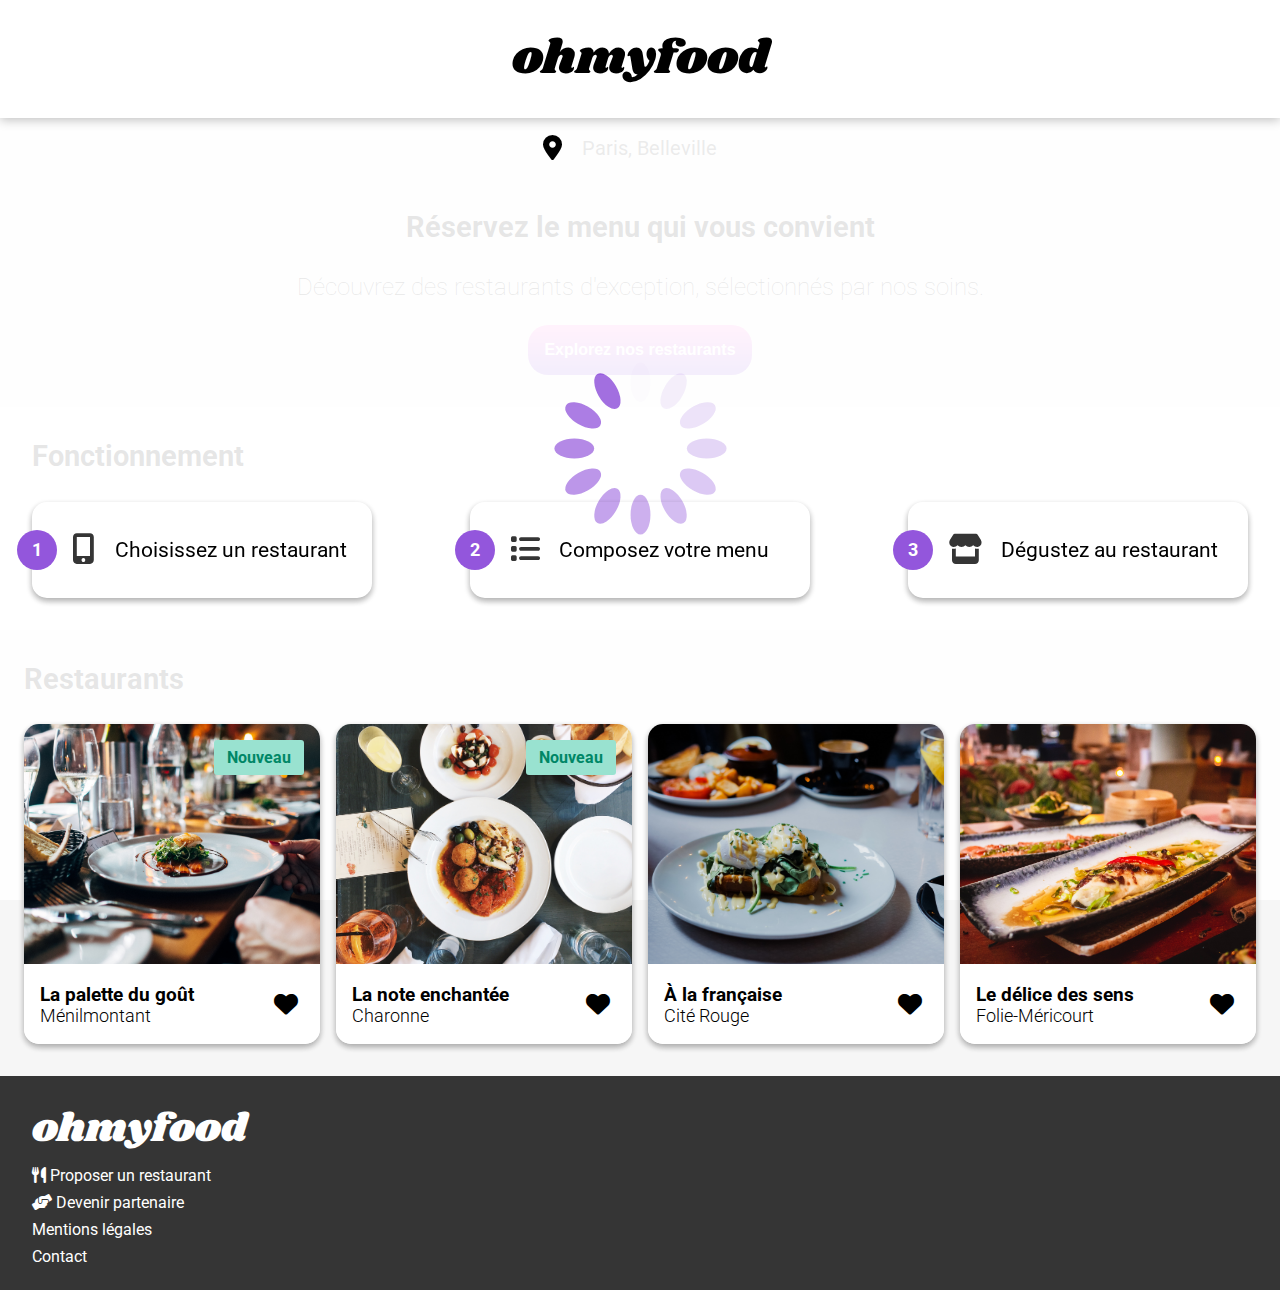
==== index.html @ e9ea6d47 "add mail to footer" ====
<!DOCTYPE html>
<html lang="fr">

    <head>
        <meta charset="UTF-8">
        <meta http-equiv="X-UA-Compatible" content="IE=edge">
        <meta name="viewport" content="width=device-width, initial-scale=1.0">
        <title> Ohmyfood - Accueil </title>
        <link rel="stylesheet" href="style/index.css">

        <!-- FONT AWESOME  -->
        <link rel="stylesheet" href="https://cdnjs.cloudflare.com/ajax/libs/font-awesome/6.0.0/css/all.min.css" integrity="sha512-9usAa10IRO0HhonpyAIVpjrylPvoDwiPUiKdWk5t3PyolY1cOd4DSE0Ga+ri4AuTroPR5aQvXU9xC6qOPnzFeg==" crossorigin="anonymous" referrerpolicy="no-referrer" />

        <!-- FONT GOOGLE : SHRIKHAND + ROBOTO -->
        <link rel="preconnect" href="https://fonts.googleapis.com">
        <link rel="preconnect" href="https://fonts.gstatic.com" crossorigin>
        <link href="https://fonts.googleapis.com/css2?family=Roboto:wght@100;200;300;400;500;700&family=Shrikhand&display=swap" rel="stylesheet">
    </head>

        <div class="loading">
            <div class="loading__spinner"> 
                <img src="images/logo/loading.gif" src="loading">
            </div>
        </div>
    
    <body>



        <header> 
            <div class="row">
                <div class="logo">
                    <a href="index.html"> ohmyfood </a>  
                </div>
            </div>

        </header>


        <main>

            <section class="location">
                <span class="location__icon">
                    <i class="fas fa-location-dot"></i> 
                </span>
                <span class="location__text"> Paris, Belleville</span>
            </section>

            <section class="presentation">

                <h1 class="presentation__title"> Réservez le menu qui vous convient </h1>
                <h2 class="presentation__subtitle"> Découvrez des restaurants d'exception, sélectionnés par nos soins. </h2>
                <div class="presentation__button"> <button class="btn btn-explore"> Explorez nos restaurants </button> </div>

            </section>

            <section class="howitworks">
                <div class="howitworks__title"> Fonctionnement </div>
                <div class="cards"> 
                    <div class="card card-howitworks">
                        <div class="card__number"> 1 </div>
                        <div class="card__icon"> <span class="fas fa-mobile-screen-button"> </span> </div>
                        <div class="card__text"> Choisissez un restaurant </span> </div>
                    </div>
                    <div class="card card-howitworks">
                        <div class="card__number"> 2 </div>
                        <div class="card__icon"> <span class="fas fa-list"> </span> </div>
                        <div class="card__text"> Composez votre menu </span> </div>
                    </div>
                    <div class="card card-howitworks">
                        <div class="card__number"> 3 </div>
                        <div class="card__icon"> <span class="fas fa-store"> </span> </div>
                        <div class="card__text"> Dégustez au restaurant </span> </div>
                    </div>
                </div>  
            </section>

            <section class="restaurants">

                <div class="restaurants__title"> Restaurants </div>

                <div class="cards">

                    <a class="card card-restaurant-intro" href="la-palette-du-gout.html">
                        <div class="card__image">
                            <img src="images/restaurants/jay-wennington-N_Y88TWmGwA-unsplash.jpg" alt="La palette du goût"></image>
                        </div>
                        <div class="card__body">
                            <div class="card__text">
                                <div class="card__title"> La palette du goût </div>
                                <div class="card__subtitle"> Ménilmontant </div>
                            </div>
                            <button class="btn btn-like"> <span class="fas fa-heart"></span> </button>
                        </div>
                        <div class="card__alert"> <span class="card__alert__inner"> Nouveau </span> </div>
                    </a>

                    <a class="card card-restaurant-intro" href="la-note-enchantee.html">
                        <div class="card__image">
                            <img src="images/restaurants/stil-u2Lp8tXIcjw-unsplash.jpg" alt="La note enchantée"></image>
                        </div>
                        <div class="card__body">
                            <div class="card__text">
                                <div class="card__title"> La note enchantée </div>
                                <div class="card__subtitle"> Charonne </div>
                            </div>
                            <button class="btn btn-like"> <span class="fas fa-heart"></span> </button>
                        </div>
                        <div class="card__alert"> <span class="card__alert__inner"> Nouveau </span> </div>
                    </a>

                    <a class="card card-restaurant-intro" href="a-la-francaise.html">
                        <div class="card__image">
                            <img src="images/restaurants/toa-heftiba-DQKerTsQwi0-unsplash.jpg" alt="À la française"></image>
                        </div>
                        <div class="card__body">
                            <div class="card__text">
                                <div class="card__title"> À la française </div>
                                <div class="card__subtitle"> Cité Rouge </div>
                            </div>
                            <button class="btn btn-like"> <span class="fas fa-heart"></span> </button>
                        </div>
                    </a>

                    <a class="card card-restaurant-intro" href="le-delice-des-sens.html">
                        <div class="card__image">
                            <img src="images/restaurants/louis-hansel-shotsoflouis-qNBGVyOCY8Q-unsplash.jpg" alt="Le délice des sens"></image>
                        </div>
                        <div class="card__body">
                            <div class="card__text">
                                <div class="card__title"> Le délice des sens </div>
                                <div class="card__subtitle"> Folie-Méricourt </div>
                            </div>
                            <button class="btn btn-like"> <span class="fas fa-heart"></span> </button>
                        </div>
                    </a>

                </div> <!--.cards-->
            </section>
        </main>

        <footer class="footer">

            <div class="footer__title">  
                <a href="index.html"> ohmyfood </a>  
            </div>

            <div class="footer__suggest-restaurant">
                <a href="#"> <span class="fas fa-utensils"></span> Proposer un restaurant </a>
            </div>

            <div class="footer__partnership">
                <a href="#"> <span class="fas fa-handshake-angle"></span> Devenir partenaire </a>
            </div>

            <div class="footer__legal-notice">
                <a href="#"> Mentions légales </a>
            </div>

            <div class="footer__contact">
                <a href="mailto:contact@ohmyfood.com"> Contact </a>
            </div>

        </footer>
    </body>

</html>
---- style/index.css ----
/*RESET*/
html, body {
  margin: 0;
  padding: 0;
}

html {
  -webkit-box-sizing: border-box;
          box-sizing: border-box;
}

*, *:before, *:after {
  -webkit-box-sizing: inherit;
          box-sizing: inherit;
}

ul {
  list-style-type: none;
}

a {
  text-decoration: none;
  color: black;
}

a:hover {
  cursor: pointer;
}

button {
  border: none;
}

html, body {
  font-family: 'Roboto';
  font-weight: 100;
  height: 100%;
}

h1 {
  font-family: 'Shrikhand';
}

img {
  width: 100%;
  height: 100%;
}

h1, h2 {
  margin: 0;
  margin-bottom: 1em;
}

@-webkit-keyframes displayWithDelay {
  0% {
    opacity: 0;
  }
  90% {
    opacity: 0.9;
  }
  100% {
    opacity: 1;
  }
}

@keyframes displayWithDelay {
  0% {
    opacity: 0;
  }
  90% {
    opacity: 0.9;
  }
  100% {
    opacity: 1;
  }
}

@-webkit-keyframes hideLoading {
  0% {
    opacity: 1;
    z-index: 1;
  }
  90% {
    opacity: 1;
    z-index: 1;
  }
  100% {
    opacity: 0;
    z-index: -1;
  }
}

@keyframes hideLoading {
  0% {
    opacity: 1;
    z-index: 1;
  }
  90% {
    opacity: 1;
    z-index: 1;
  }
  100% {
    opacity: 0;
    z-index: -1;
  }
}

@-webkit-keyframes widthGrowingDisplay {
  0% {
    opacity: 0;
    width: 35%;
  }
  100% {
    opacity: 1;
    width: 100%;
  }
}

@keyframes widthGrowingDisplay {
  0% {
    opacity: 0;
    width: 35%;
  }
  100% {
    opacity: 1;
    width: 100%;
  }
}

header {
  display: -webkit-box;
  display: -ms-flexbox;
  display: flex;
  -webkit-box-orient: vertical;
  -webkit-box-direction: normal;
      -ms-flex-direction: column;
          flex-direction: column;
  padding: 1.5em 2em;
  -webkit-box-shadow: 0 2px 10px rgba(0, 0, 0, 0.25);
          box-shadow: 0 2px 10px rgba(0, 0, 0, 0.25);
  position: relative;
}

header .row {
  display: -webkit-box;
  display: -ms-flexbox;
  display: flex;
  -webkit-box-align: center;
      -ms-flex-align: center;
          align-items: center;
  position: relative;
}

header .row .redirect {
  position: absolute;
}

header .row .logo {
  margin: auto;
}

header .fa-arrow-left {
  font-size: 2em;
}

header .logo {
  font-size: 3em;
  font-family: 'Shrikhand';
}

header .logo a:hover {
  text-decoration: none;
}

footer {
  display: -webkit-box;
  display: -ms-flexbox;
  display: flex;
  -webkit-box-orient: vertical;
  -webkit-box-direction: normal;
      -ms-flex-direction: column;
          flex-direction: column;
  row-gap: 0.5em;
  padding: 1.5em 2em;
  background-color: #353535;
  font-size: 1em;
}

footer .footer__title {
  font-size: 2.5em;
  font-family: 'Shrikhand';
}

footer .footer__title a:hover {
  text-decoration: none;
}

footer a {
  font-weight: 400;
  color: white;
}

footer a:hover {
  text-decoration: underline;
}

button.btn-explore, button.btn-validation {
  padding: 1em;
  border-radius: 20px;
  color: white;
  cursor: pointer;
  font-weight: bold;
  background: -webkit-gradient(linear, left bottom, left top, color-stop(13%, #9356dc), color-stop(92%, #ff79da));
  background: linear-gradient(0deg, #9356dc 13%, #ff79da 92%);
  font-size: 1em;
  -webkit-transition: opacity .5s, -webkit-box-shadow .2s;
  transition: opacity .5s, -webkit-box-shadow .2s;
  transition: opacity .5s, box-shadow .2s;
  transition: opacity .5s, box-shadow .2s, -webkit-box-shadow .2s;
}

button.btn-explore:hover, button.btn-validation:hover {
  opacity: 0.8;
  -webkit-box-shadow: rgba(0, 0, 0, 0.2) 1.95px 1.95px 2.6px;
          box-shadow: rgba(0, 0, 0, 0.2) 1.95px 1.95px 2.6px;
}

button.btn-like {
  background-color: transparent;
  -webkit-transition: color 1s;
  transition: color 1s;
  -webkit-transform: color;
          transform: color;
  -webkit-transform-origin: bottom;
          transform-origin: bottom;
}

button.btn-like:hover {
  color: #FF79DA;
}

.card-howitworks {
  -webkit-box-align: center;
      -ms-flex-align: center;
          align-items: center;
  -webkit-column-gap: 1.2em;
          column-gap: 1.2em;
  height: 6em;
  padding: 1em;
}

.card-howitworks {
  position: relative;
}

.card-howitworks .card__number {
  position: absolute;
  left: -15px;
}

.card-howitworks .card__number {
  display: -webkit-box;
  display: -ms-flexbox;
  display: flex;
  -webkit-box-pack: center;
      -ms-flex-pack: center;
          justify-content: center;
  -webkit-box-align: center;
      -ms-flex-align: center;
          align-items: center;
  width: 40px;
  height: 40px;
  border-radius: 50px;
  font-size: 1.1em;
  font-weight: bold;
  color: white;
  background-color: #9356DC;
}

.card-howitworks .card__icon {
  margin-left: 0.8em;
  font-size: 1.9em;
  color: #353535;
}

.card-howitworks .card__text {
  font-size: 1.3em;
  font-weight: 400;
}

.card-howitworks:hover {
  background-color: #f5edff;
}

.card-howitworks:hover .card__icon {
  color: #9356DC;
}

.card-restaurant-intro {
  -webkit-box-orient: vertical;
  -webkit-box-direction: normal;
      -ms-flex-direction: column;
          flex-direction: column;
  height: 20em;
  overflow: hidden;
  position: relative;
}

.card-restaurant-intro .card__alert {
  position: absolute;
  right: 1em;
  top: 1em;
  padding: .5em .8em;
  border-radius: 3px;
  background-color: #99E2D0;
  color: #008766;
  font-size: 1em;
  font-weight: bold;
}

.card-restaurant-intro .card__image {
  -webkit-box-flex: 1;
      -ms-flex: 1;
          flex: 1;
}

.card-restaurant-intro .card__body {
  height: 5em;
  display: -webkit-box;
  display: -ms-flexbox;
  display: flex;
  -webkit-box-pack: justify;
      -ms-flex-pack: justify;
          justify-content: space-between;
  -webkit-box-align: center;
      -ms-flex-align: center;
          align-items: center;
  padding: 1em;
  background-color: white;
}

.card-restaurant-intro .card__title {
  font-size: 1.2em;
  font-weight: bold;
}

.card-restaurant-intro .card__subtitle {
  font-size: 1.1em;
  font-weight: 300;
}

.card-restaurant-intro .fa-heart {
  font-size: 1.8em;
}

.card-restaurant-menu {
  height: 6em;
  -webkit-box-pack: center;
      -ms-flex-pack: center;
          justify-content: center;
  background-color: white;
  overflow: hidden;
  padding-left: 1em;
}

.card-restaurant-menu .card__body {
  overflow: hidden;
  padding: 1.5em 0;
  display: -webkit-box;
  display: -ms-flexbox;
  display: flex;
  -webkit-box-flex: 1;
      -ms-flex: 1;
          flex: 1;
}

.card-restaurant-menu .card__body .card__text {
  -webkit-box-flex: 1;
      -ms-flex: 1;
          flex: 1;
  display: -webkit-box;
  display: -ms-flexbox;
  display: flex;
  -webkit-box-orient: vertical;
  -webkit-box-direction: normal;
      -ms-flex-direction: column;
          flex-direction: column;
  -webkit-box-pack: justify;
      -ms-flex-pack: justify;
          justify-content: space-between;
}

.card-restaurant-menu .card__body .card__text .card__title {
  font-size: 1.2em;
  font-weight: bold;
}

.card-restaurant-menu .card__body .card__text .card__subtitle {
  font-size: 1em;
  font-weight: 300;
}

.card-restaurant-menu .card__body .card__price {
  width: 20%;
  padding-right: 1em;
  padding-left: 0.5em;
  display: -webkit-box;
  display: -ms-flexbox;
  display: flex;
  -webkit-box-pack: end;
      -ms-flex-pack: end;
          justify-content: flex-end;
  -webkit-box-align: end;
      -ms-flex-align: end;
          align-items: flex-end;
  font-weight: bold;
  font-size: 1em;
}

.card-restaurant-menu .card__validation {
  display: -webkit-box;
  display: -ms-flexbox;
  display: flex;
  -webkit-box-pack: center;
      -ms-flex-pack: center;
          justify-content: center;
  -webkit-box-align: center;
      -ms-flex-align: center;
          align-items: center;
  height: 100%;
  background-color: #99E2D0;
  -webkit-transition: width 1s ease-in-out;
  transition: width 1s ease-in-out;
}

.card-restaurant-menu .card__validation .fa-circle-check {
  color: white;
  font-size: 1.5em;
}

.card-restaurant-menu .card__validation {
  width: 0;
}

.card-restaurant-menu:hover .card__validation {
  width: 15%;
}

.card-restaurant-menu:first-child {
  -webkit-animation: widthGrowingDisplay 2s forwards;
          animation: widthGrowingDisplay 2s forwards;
}

.card-restaurant-menu:nth-child(2n) {
  -webkit-animation: widthGrowingDisplay 3s forwards;
          animation: widthGrowingDisplay 3s forwards;
}

.card-restaurant-menu:nth-child(3) {
  -webkit-animation: widthGrowingDisplay 4s forwards;
          animation: widthGrowingDisplay 4s forwards;
}

.card-restaurant-menu:nth-child(4) {
  -webkit-animation: widthGrowingDisplay 5s forwards;
          animation: widthGrowingDisplay 5s forwards;
}

.card-restaurant-menu .card__text {
  overflow: hidden;
}

.card-restaurant-menu .card__text .card__title, .card-restaurant-menu .card__text .card__subtitle {
  text-overflow: ellipsis;
  white-space: nowrap;
  overflow: hidden;
}

.cards {
  display: -webkit-box;
  display: -ms-flexbox;
  display: flex;
}

.cards .card {
  display: -webkit-box;
  display: -ms-flexbox;
  display: flex;
  border-radius: 15px;
  -webkit-box-shadow: 0 3px 6px rgba(0, 0, 0, 0.16), 0 3px 6px rgba(0, 0, 0, 0.2);
          box-shadow: 0 3px 6px rgba(0, 0, 0, 0.16), 0 3px 6px rgba(0, 0, 0, 0.2);
}

.cards .card .card__image {
  overflow: hidden;
}

.cards .card img {
  width: 100%;
  height: 100%;
  -o-object-fit: cover;
     object-fit: cover;
}

.loading {
  -webkit-animation: hideLoading 3s forwards;
          animation: hideLoading 3s forwards;
  background-color: white;
  opacity: 0.9;
  position: fixed;
  top: 0;
  right: 0;
  bottom: 0;
  left: 0;
  display: -webkit-box;
  display: -ms-flexbox;
  display: flex;
  -webkit-box-pack: center;
      -ms-flex-pack: center;
          justify-content: center;
  -webkit-box-align: center;
      -ms-flex-align: center;
          align-items: center;
}

.location {
  display: -webkit-box;
  display: -ms-flexbox;
  display: flex;
  -webkit-box-pack: center;
      -ms-flex-pack: center;
          justify-content: center;
  -webkit-box-align: center;
      -ms-flex-align: center;
          align-items: center;
  font-size: 20px;
  font-weight: 400;
  background-color: #f3f3f3;
  min-height: 60px;
}

.location .location__icon {
  font-size: 25px;
  -webkit-transform: translateX(-20px);
          transform: translateX(-20px);
}

.location .location__text {
  color: #353535;
}

.presentation {
  display: -webkit-box;
  display: -ms-flexbox;
  display: flex;
  -webkit-box-orient: vertical;
  -webkit-box-direction: normal;
      -ms-flex-direction: column;
          flex-direction: column;
  text-align: center;
  background-color: #f6f6f6;
  padding: 2em 3em;
}

.presentation h1 {
  font-family: 'Roboto';
  font-size: 1.8em;
}

.presentation h2 {
  font-size: 1.5em;
  font-weight: 100;
}

.howitworks {
  padding: 2em;
}

.howitworks .cards {
  row-gap: 2em;
}

@media screen and (min-width: 992px) {
  .howitworks .cards {
    -webkit-box-pack: justify;
        -ms-flex-pack: justify;
            justify-content: space-between;
  }
  .howitworks .card {
    -ms-flex-preferred-size: 28%;
        flex-basis: 28%;
  }
}

@media screen and (min-width: 768px) and (max-width: 991px) {
  .howitworks .cards {
    -ms-flex-wrap: wrap;
        flex-wrap: wrap;
    -webkit-box-pack: space-evenly;
        -ms-flex-pack: space-evenly;
            justify-content: space-evenly;
  }
  .howitworks .card {
    -ms-flex-preferred-size: 42%;
        flex-basis: 42%;
  }
}

@media screen and (max-width: 767px) {
  .howitworks .cards {
    -webkit-box-orient: vertical;
    -webkit-box-direction: normal;
        -ms-flex-direction: column;
            flex-direction: column;
  }
}

.restaurants {
  background-color: #f6f6f6;
  padding: 2em 1.5em;
}

.restaurants .cards {
  -webkit-box-orient: horizontal;
  -webkit-box-direction: normal;
      -ms-flex-direction: row;
          flex-direction: row;
  -webkit-box-pack: justify;
      -ms-flex-pack: justify;
          justify-content: space-between;
  -ms-flex-wrap: wrap;
      flex-wrap: wrap;
  row-gap: 1.5em;
}

@media screen and (min-width: 992px) {
  .restaurants .card {
    -ms-flex-preferred-size: 24%;
        flex-basis: 24%;
  }
}

@media screen and (min-width: 768px) and (max-width: 991px) {
  .restaurants .card {
    -ms-flex-preferred-size: 48%;
        flex-basis: 48%;
  }
}

@media screen and (max-width: 767px) {
  .restaurants .cards {
    -webkit-box-orient: vertical;
    -webkit-box-direction: normal;
        -ms-flex-direction: column;
            flex-direction: column;
  }
}

.restaurants__title, .howitworks__title {
  font-size: 1.8em;
  font-weight: bold;
  margin-bottom: 1em;
}

.restaurant__top-image .image-wrapper {
  max-height: 400px;
  overflow: hidden;
}

.restaurant__top-image img {
  position: relative;
  z-index: -1;
}

.restaurant-menu {
  margin-top: -50px;
  z-index: 1;
  display: -webkit-box;
  display: -ms-flexbox;
  display: flex;
  -webkit-box-orient: vertical;
  -webkit-box-direction: normal;
      -ms-flex-direction: column;
          flex-direction: column;
  row-gap: 1em;
  padding: 1em;
  background-color: #f3f3f3;
  border-top-left-radius: 20px;
  border-top-right-radius: 20px;
}

.restaurant-menu h3 {
  font-size: 1.5em;
  text-transform: uppercase;
}

.restaurant-menu h3::after {
  display: block;
  content: '';
  height: 10px;
  width: 60px;
  border-bottom: 5px solid #99E2D0;
}

.restaurant-menu__header {
  display: -webkit-box;
  display: -ms-flexbox;
  display: flex;
  -webkit-box-pack: justify;
      -ms-flex-pack: justify;
          justify-content: space-between;
  -webkit-box-align: center;
      -ms-flex-align: center;
          align-items: center;
}

.restaurant-menu__header h1 {
  margin: 0;
  font-size: 2.5em;
}

.restaurant-menu__header button {
  margin: 0;
}

.restaurant-menu__header .fa-heart {
  font-size: 3em;
}

.restaurant-menu__validation {
  margin: 1em;
  -ms-flex-item-align: center;
      -ms-grid-row-align: center;
      align-self: center;
}

@media screen and (min-width: 768px) {
  .restaurant-menu {
    padding: 1em 2.5em;
  }
}

.restaurant-menu__content {
  display: -webkit-box;
  display: -ms-flexbox;
  display: flex;
}

.restaurant-menu__content .cards {
  -webkit-box-orient: vertical;
  -webkit-box-direction: normal;
      -ms-flex-direction: column;
          flex-direction: column;
  row-gap: 2em;
}

@media screen and (min-width: 992px) {
  .restaurant-menu__content {
    -webkit-box-orient: horizontal;
    -webkit-box-direction: normal;
        -ms-flex-direction: row;
            flex-direction: row;
    -webkit-box-pack: justify;
        -ms-flex-pack: justify;
            justify-content: space-between;
  }
  .restaurant-menu__content .menu-container {
    width: 32%;
  }
  .restaurant-menu__content .cards {
    width: 100%;
  }
}

@media screen and (max-width: 991px) {
  .restaurant-menu__content {
    -webkit-box-orient: vertical;
    -webkit-box-direction: normal;
        -ms-flex-direction: column;
            flex-direction: column;
  }
  .restaurant-menu__content .menu-container {
    display: -webkit-box;
    display: -ms-flexbox;
    display: flex;
    -webkit-box-orient: vertical;
    -webkit-box-direction: normal;
        -ms-flex-direction: column;
            flex-direction: column;
  }
  .restaurant-menu__content .cards {
    -webkit-box-orient: vertical;
    -webkit-box-direction: normal;
        -ms-flex-direction: column;
            flex-direction: column;
  }
}
/*# sourceMappingURL=index.css.map */
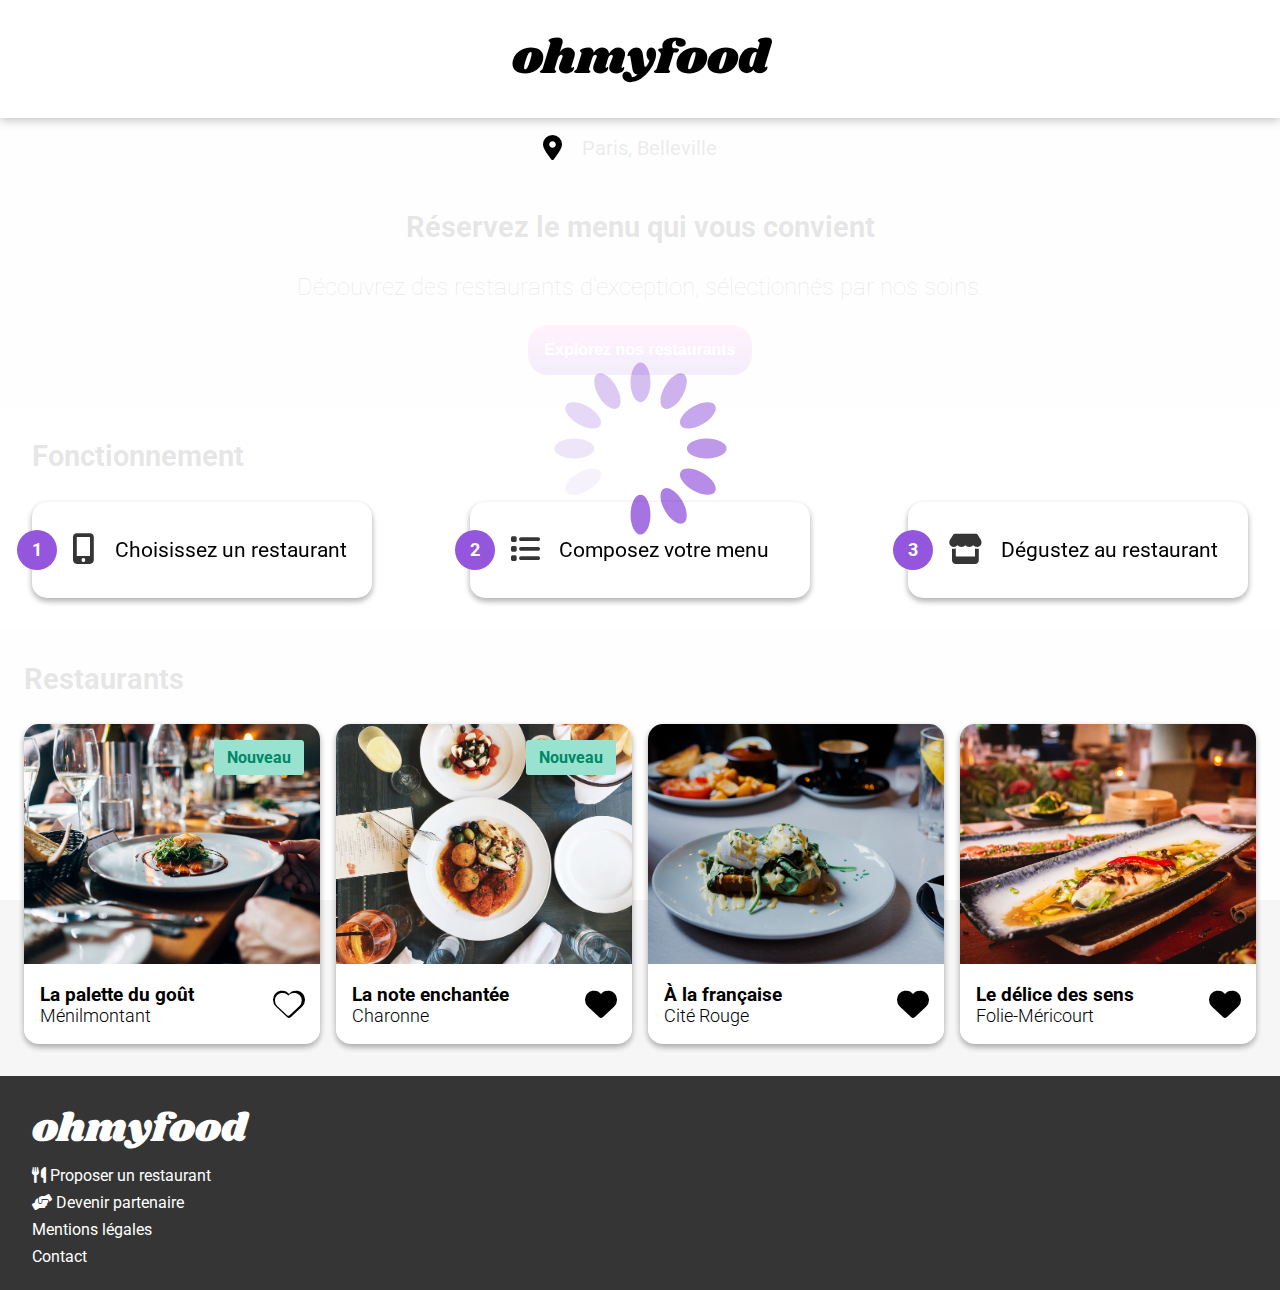
==== commit fb6042fc: "button like with white body" ====
--- a/index.html
+++ b/index.html
@@ -90,7 +90,7 @@
                                 <div class="card__title"> La palette du goût </div>
                                 <div class="card__subtitle"> Ménilmontant </div>
                             </div>
-                            <button class="btn btn-like"> <span class="fas fa-heart"></span> </button>
+                            <button class="btn btn-like"> <span class="fas fa-heart"> </span>  <span class="fas fa-heart"></span> </button>
                         </div>
                         <div class="card__alert"> <span class="card__alert__inner"> Nouveau </span> </div>
                     </a>
--- a/style/index.css
+++ b/style/index.css
@@ -51,30 +51,6 @@
   margin-bottom: 1em;
 }
 
-@-webkit-keyframes displayWithDelay {
-  0% {
-    opacity: 0;
-  }
-  90% {
-    opacity: 0.9;
-  }
-  100% {
-    opacity: 1;
-  }
-}
-
-@keyframes displayWithDelay {
-  0% {
-    opacity: 0;
-  }
-  90% {
-    opacity: 0.9;
-  }
-  100% {
-    opacity: 1;
-  }
-}
-
 @-webkit-keyframes hideLoading {
   0% {
     opacity: 1;
@@ -105,25 +81,53 @@
   }
 }
 
-@-webkit-keyframes widthGrowingDisplay {
+@-webkit-keyframes cardMenuDisplay {
   0% {
     opacity: 0;
-    width: 35%;
+    -webkit-transform: translateY(-50px);
+            transform: translateY(-50px);
+  }
+  90% {
+    opacity: 0.1;
   }
   100% {
     opacity: 1;
-    width: 100%;
-  }
-}
-
-@keyframes widthGrowingDisplay {
+  }
+}
+
+@keyframes cardMenuDisplay {
   0% {
     opacity: 0;
-    width: 35%;
+    -webkit-transform: translateY(-50px);
+            transform: translateY(-50px);
+  }
+  90% {
+    opacity: 0.1;
   }
   100% {
     opacity: 1;
-    width: 100%;
+  }
+}
+
+@-webkit-keyframes rotateCoche {
+  0% {
+    -webkit-transform: rotate(180deg);
+            transform: rotate(180deg);
+  }
+  100% {
+    -webkit-transform: rotate(360deg);
+            transform: rotate(360deg);
+  }
+}
+
+@keyframes rotateCoche {
+  0% {
+    -webkit-transform: rotate(180deg);
+            transform: rotate(180deg);
+  }
+  100% {
+    -webkit-transform: rotate(360deg);
+            transform: rotate(360deg);
   }
 }
 
@@ -233,6 +237,27 @@
           transform: color;
   -webkit-transform-origin: bottom;
           transform-origin: bottom;
+  position: relative;
+}
+
+button.btn-like .fa-heart {
+  position: absolute;
+  right: 10%;
+  top: 50%;
+  line-height: 0;
+}
+
+button.btn-like .fa-heart:first-child {
+  color: white;
+  font-size: 2em !important;
+  z-index: 1;
+}
+
+button.btn-like .fa-heart:last-child {
+  color: black;
+  font-size: 2.4em !important;
+  -webkit-transform: translateX(0.08em);
+          transform: translateX(0.08em);
 }
 
 button.btn-like:hover {
@@ -435,7 +460,7 @@
 
 .card-restaurant-menu .card__validation .fa-circle-check {
   color: white;
-  font-size: 1.5em;
+  font-size: 2em;
 }
 
 .card-restaurant-menu .card__validation {
@@ -446,24 +471,9 @@
   width: 15%;
 }
 
-.card-restaurant-menu:first-child {
-  -webkit-animation: widthGrowingDisplay 2s forwards;
-          animation: widthGrowingDisplay 2s forwards;
-}
-
-.card-restaurant-menu:nth-child(2n) {
-  -webkit-animation: widthGrowingDisplay 3s forwards;
-          animation: widthGrowingDisplay 3s forwards;
-}
-
-.card-restaurant-menu:nth-child(3) {
-  -webkit-animation: widthGrowingDisplay 4s forwards;
-          animation: widthGrowingDisplay 4s forwards;
-}
-
-.card-restaurant-menu:nth-child(4) {
-  -webkit-animation: widthGrowingDisplay 5s forwards;
-          animation: widthGrowingDisplay 5s forwards;
+.card-restaurant-menu:hover .fa-circle-check {
+  -webkit-animation: rotateCoche 1s linear;
+          animation: rotateCoche 1s linear;
 }
 
 .card-restaurant-menu .card__text {
@@ -503,8 +513,8 @@
 }
 
 .loading {
-  -webkit-animation: hideLoading 3s forwards;
-          animation: hideLoading 3s forwards;
+  -webkit-animation: hideLoading 0s forwards;
+          animation: hideLoading 0s forwards;
   background-color: white;
   opacity: 0.9;
   position: fixed;
@@ -754,6 +764,56 @@
   row-gap: 2em;
 }
 
+.restaurant-menu__content .menu-container:first-child .cards card:first-child {
+  -webkit-animation: cardMenuDisplay 0.3s linear;
+          animation: cardMenuDisplay 0.3s linear;
+}
+
+.restaurant-menu__content .menu-container:first-child .cards .card:nth-child(2) {
+  -webkit-animation: cardMenuDisplay 0.6s linear;
+          animation: cardMenuDisplay 0.6s linear;
+}
+
+.restaurant-menu__content .menu-container:first-child .cards .card:nth-child(3) {
+  -webkit-animation: cardMenuDisplay 0.9s linear;
+          animation: cardMenuDisplay 0.9s linear;
+}
+
+.restaurant-menu__content .menu-container:first-child .cards .card:nth-child(4) {
+  -webkit-animation: cardMenuDisplay 1.2s linear;
+          animation: cardMenuDisplay 1.2s linear;
+}
+
+.restaurant-menu__content .menu-container:nth-child(2) .cards .card:first-child {
+  -webkit-animation: cardMenuDisplay 1.2s linear;
+          animation: cardMenuDisplay 1.2s linear;
+}
+
+.restaurant-menu__content .menu-container:nth-child(2) .cards .card:nth-child(2) {
+  -webkit-animation: cardMenuDisplay 1.5s linear;
+          animation: cardMenuDisplay 1.5s linear;
+}
+
+.restaurant-menu__content .menu-container:nth-child(2) .cards .card:nth-child(3) {
+  -webkit-animation: cardMenuDisplay 1.8s linear;
+          animation: cardMenuDisplay 1.8s linear;
+}
+
+.restaurant-menu__content .menu-container:nth-child(3) .cards .card:first-child {
+  -webkit-animation: cardMenuDisplay 1.8s linear;
+          animation: cardMenuDisplay 1.8s linear;
+}
+
+.restaurant-menu__content .menu-container:nth-child(3) .cards .card:nth-child(2) {
+  -webkit-animation: cardMenuDisplay 2.1s linear;
+          animation: cardMenuDisplay 2.1s linear;
+}
+
+.restaurant-menu__content .menu-container:nth-child(3) .cards .card:nth-child(3) {
+  -webkit-animation: cardMenuDisplay 2.4s linear;
+          animation: cardMenuDisplay 2.4s linear;
+}
+
 @media screen and (min-width: 992px) {
   .restaurant-menu__content {
     -webkit-box-orient: horizontal;
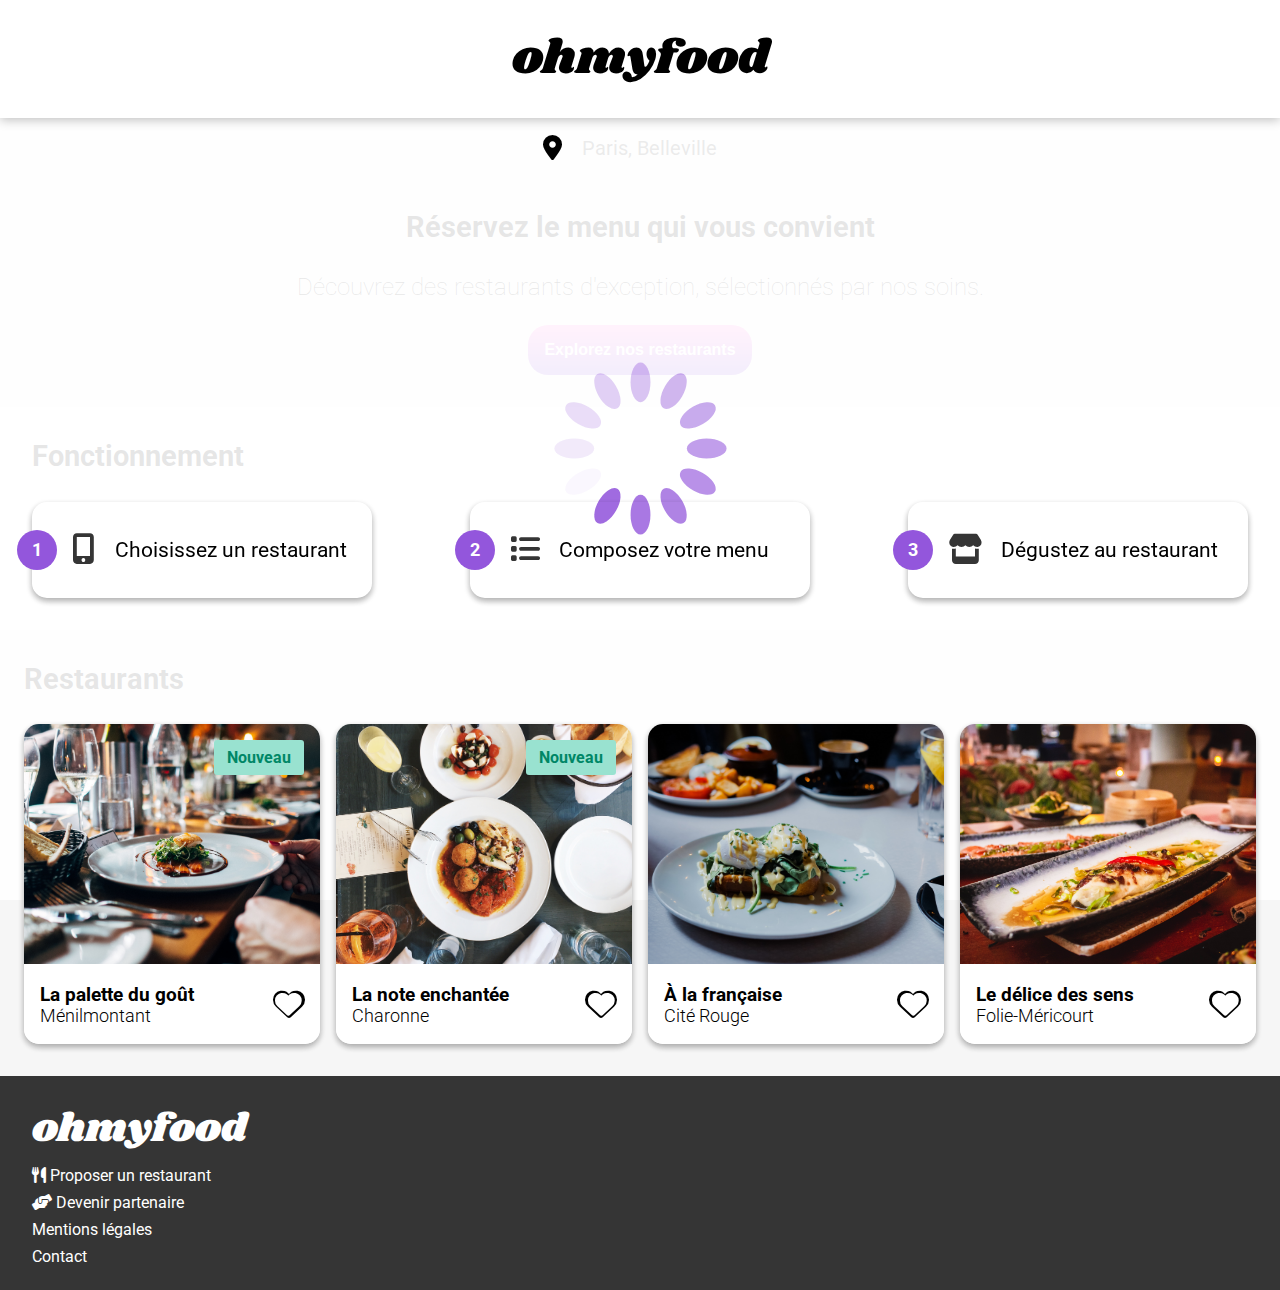
==== commit fc060149: "change like button in restaurant page" ====
--- a/index.html
+++ b/index.html
@@ -104,7 +104,7 @@
                                 <div class="card__title"> La note enchantée </div>
                                 <div class="card__subtitle"> Charonne </div>
                             </div>
-                            <button class="btn btn-like"> <span class="fas fa-heart"></span> </button>
+                            <button class="btn btn-like"> <span class="fas fa-heart"> </span> <span class="fas fa-heart"></span> </button>
                         </div>
                         <div class="card__alert"> <span class="card__alert__inner"> Nouveau </span> </div>
                     </a>
@@ -118,7 +118,7 @@
                                 <div class="card__title"> À la française </div>
                                 <div class="card__subtitle"> Cité Rouge </div>
                             </div>
-                            <button class="btn btn-like"> <span class="fas fa-heart"></span> </button>
+                            <button class="btn btn-like"> <span class="fas fa-heart"> </span> <span class="fas fa-heart"></span> </button>
                         </div>
                     </a>
 
@@ -131,7 +131,7 @@
                                 <div class="card__title"> Le délice des sens </div>
                                 <div class="card__subtitle"> Folie-Méricourt </div>
                             </div>
-                            <button class="btn btn-like"> <span class="fas fa-heart"></span> </button>
+                            <button class="btn btn-like"> <span class="fas fa-heart"> </span> <span class="fas fa-heart"></span> </button>
                         </div>
                     </a>
 
--- a/style/index.css
+++ b/style/index.css
@@ -260,8 +260,10 @@
           transform: translateX(0.08em);
 }
 
-button.btn-like:hover {
+button.btn-like:hover .fa-heart {
   color: #FF79DA;
+  -webkit-transition: color 0.5s;
+  transition: color 0.5s;
 }
 
 .card-howitworks {
@@ -733,10 +735,6 @@
   margin: 0;
 }
 
-.restaurant-menu__header .fa-heart {
-  font-size: 3em;
-}
-
 .restaurant-menu__validation {
   margin: 1em;
   -ms-flex-item-align: center;
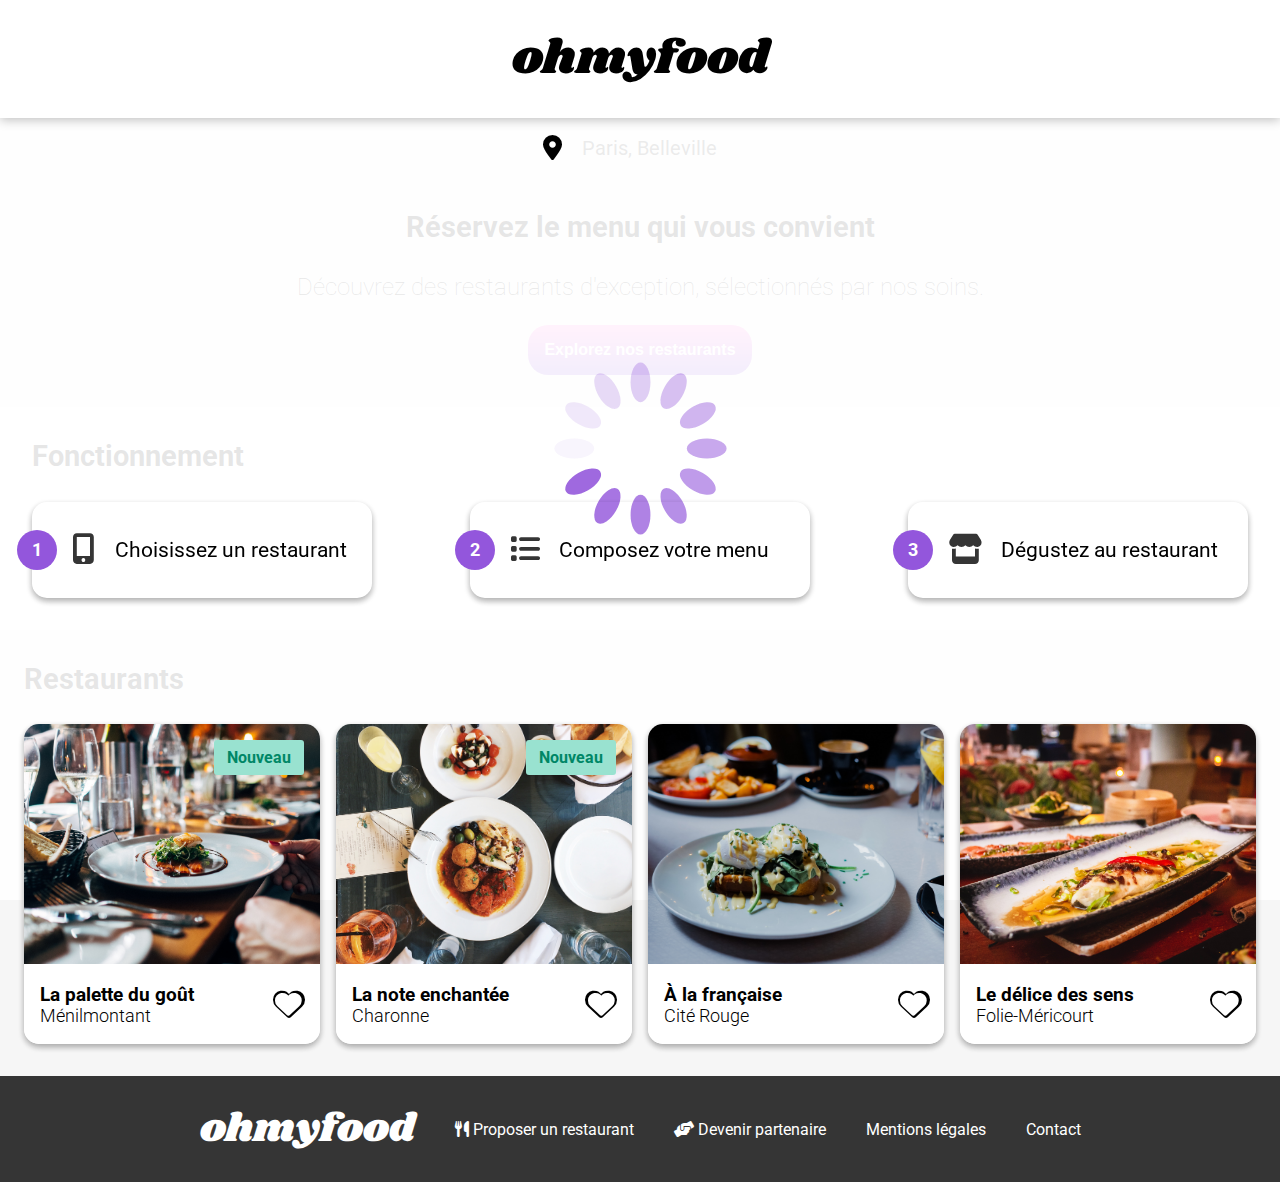
==== commit 68e5f008: "move loading in body" ====
--- a/index.html
+++ b/index.html
@@ -17,15 +17,14 @@
         <link href="https://fonts.googleapis.com/css2?family=Roboto:wght@100;200;300;400;500;700&family=Shrikhand&display=swap" rel="stylesheet">
     </head>
 
+    
+    <body>
+
         <div class="loading">
             <div class="loading__spinner"> 
                 <img src="images/logo/loading.gif" src="loading">
             </div>
         </div>
-    
-    <body>
-
-
 
         <header> 
             <div class="row">
--- a/style/index.css
+++ b/style/index.css
@@ -206,6 +206,23 @@
 
 footer a:hover {
   text-decoration: underline;
+}
+
+@media screen and (min-width: 768px) {
+  footer {
+    -webkit-box-orient: horizontal;
+    -webkit-box-direction: normal;
+        -ms-flex-direction: row;
+            flex-direction: row;
+    -webkit-box-align: center;
+        -ms-flex-align: center;
+            align-items: center;
+    -webkit-box-pack: center;
+        -ms-flex-pack: center;
+            justify-content: center;
+    -webkit-column-gap: 2.5em;
+            column-gap: 2.5em;
+  }
 }
 
 button.btn-explore, button.btn-validation {
@@ -256,8 +273,8 @@
 button.btn-like .fa-heart:last-child {
   color: black;
   font-size: 2.4em !important;
-  -webkit-transform: translateX(0.08em);
-          transform: translateX(0.08em);
+  -webkit-transform: translateX(0.09em);
+          transform: translateX(0.09em);
 }
 
 button.btn-like:hover .fa-heart {
@@ -388,6 +405,7 @@
   background-color: white;
   overflow: hidden;
   padding-left: 1em;
+  cursor: pointer;
 }
 
 .card-restaurant-menu .card__body {
@@ -515,8 +533,8 @@
 }
 
 .loading {
-  -webkit-animation: hideLoading 0s forwards;
-          animation: hideLoading 0s forwards;
+  -webkit-animation: hideLoading 2s forwards;
+          animation: hideLoading 2s forwards;
   background-color: white;
   opacity: 0.9;
   position: fixed;
@@ -762,7 +780,7 @@
   row-gap: 2em;
 }
 
-.restaurant-menu__content .menu-container:first-child .cards card:first-child {
+.restaurant-menu__content .menu-container:first-child .cards .card:first-child {
   -webkit-animation: cardMenuDisplay 0.3s linear;
           animation: cardMenuDisplay 0.3s linear;
 }
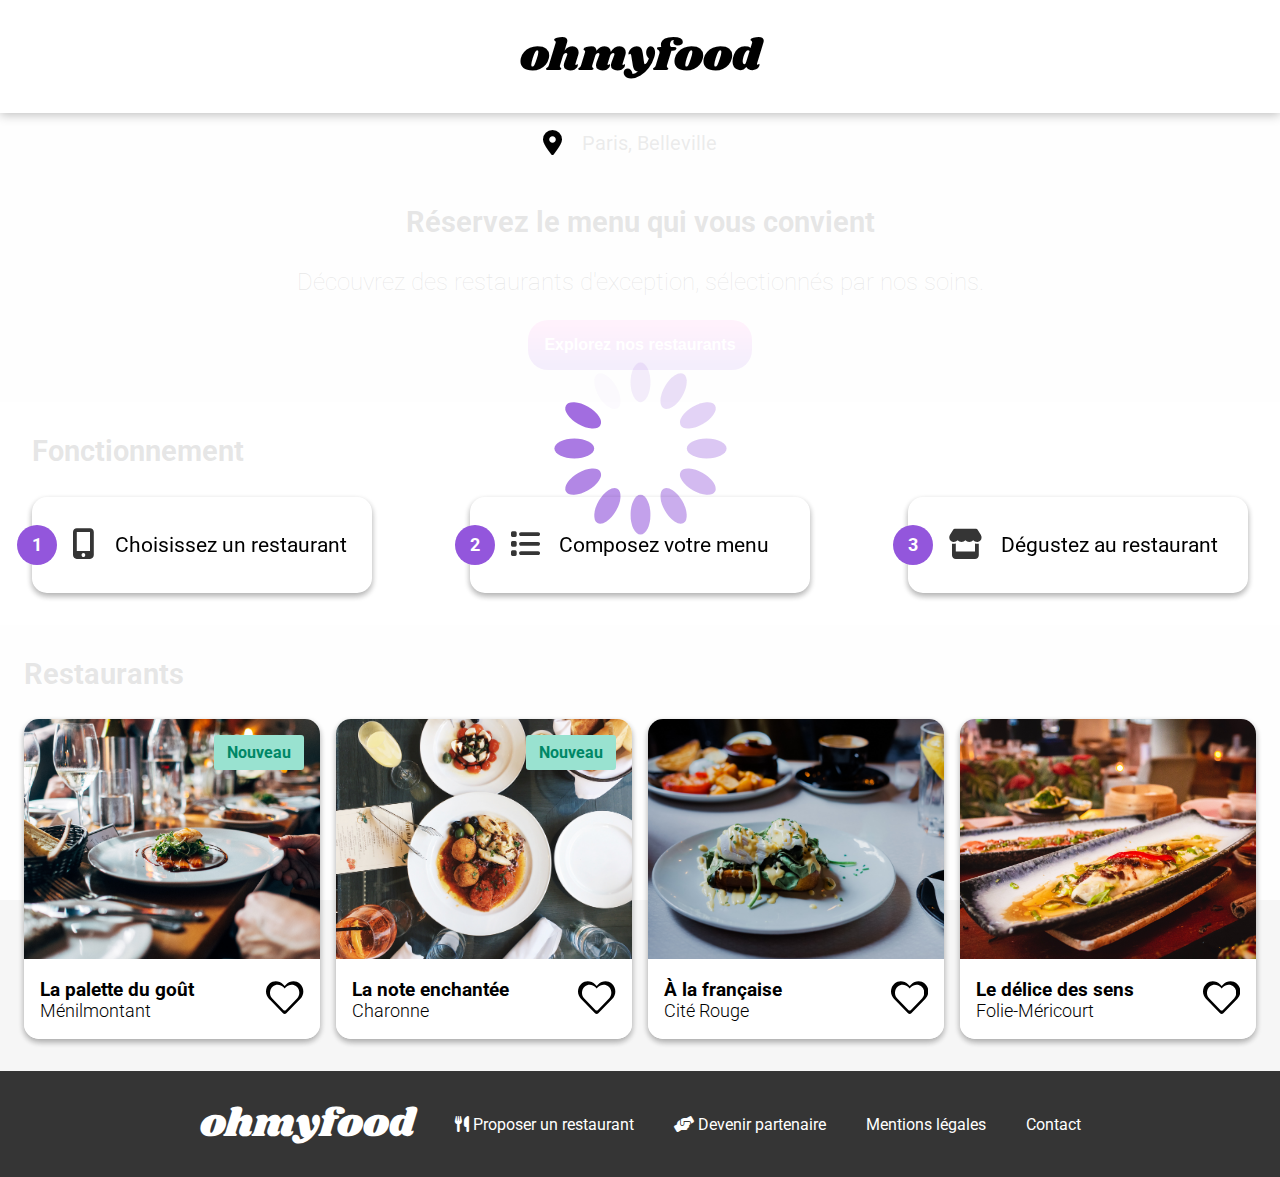
==== commit a46c96be: "update hearts for all pages" ====
--- a/index.html
+++ b/index.html
@@ -89,8 +89,30 @@
                                 <div class="card__title"> La palette du goût </div>
                                 <div class="card__subtitle"> Ménilmontant </div>
                             </div>
-                            <button class="btn btn-like"> <span class="fas fa-heart"> </span>  <span class="fas fa-heart"></span> </button>
-                        </div>
+                            <button class="btn btn-like"> 
+
+                                <svg viewBox="0 0 512 512">
+                                    <defs>
+                                        <linearGradient id="pink-to-violet-gradient">
+                                            <stop offset="5%" />
+                                            <stop offset="95%" />
+                                        </linearGradient>
+                                    </defs>                
+                                    <path d="M462.3 62.6C407.5 15.9 326 24.3 275.7 76.2L256 96.5l-19.7-20.3C186.1 24.3 104.5 15.9 49.7 62.6c-62.8 53.6-66.1 149.8-9.9 207.9l193.5 199.8c12.5 12.9 32.8 12.9 45.3 0l193.5-199.8c56.3-58.1 53-154.3-9.8-207.9z"/>
+                                </svg>
+            
+                                <svg viewBox="0 0 512 512">
+                                    <defs>
+                                        <linearGradient id="pink-to-violet-gradient">
+                                            <stop offset="5%" />
+                                            <stop offset="95%" />
+                                        </linearGradient>
+                                    </defs>                
+                                    <path d="M462.3 62.6C407.5 15.9 326 24.3 275.7 76.2L256 96.5l-19.7-20.3C186.1 24.3 104.5 15.9 49.7 62.6c-62.8 53.6-66.1 149.8-9.9 207.9l193.5 199.8c12.5 12.9 32.8 12.9 45.3 0l193.5-199.8c56.3-58.1 53-154.3-9.8-207.9z"/>
+                                </svg>
+
+                            </button>
+                        </div> <!--.card__body-->
                         <div class="card__alert"> <span class="card__alert__inner"> Nouveau </span> </div>
                     </a>
 
@@ -103,8 +125,30 @@
                                 <div class="card__title"> La note enchantée </div>
                                 <div class="card__subtitle"> Charonne </div>
                             </div>
-                            <button class="btn btn-like"> <span class="fas fa-heart"> </span> <span class="fas fa-heart"></span> </button>
-                        </div>
+                            <button class="btn btn-like"> 
+
+                                <svg viewBox="0 0 512 512">
+                                    <defs>
+                                        <linearGradient id="pink-to-violet-gradient">
+                                            <stop offset="5%" />
+                                            <stop offset="95%" />
+                                        </linearGradient>
+                                    </defs>                
+                                    <path d="M462.3 62.6C407.5 15.9 326 24.3 275.7 76.2L256 96.5l-19.7-20.3C186.1 24.3 104.5 15.9 49.7 62.6c-62.8 53.6-66.1 149.8-9.9 207.9l193.5 199.8c12.5 12.9 32.8 12.9 45.3 0l193.5-199.8c56.3-58.1 53-154.3-9.8-207.9z"/>
+                                </svg>
+            
+                                <svg viewBox="0 0 512 512">
+                                    <defs>
+                                        <linearGradient id="pink-to-violet-gradient">
+                                            <stop offset="5%" />
+                                            <stop offset="95%" />
+                                        </linearGradient>
+                                    </defs>                
+                                    <path d="M462.3 62.6C407.5 15.9 326 24.3 275.7 76.2L256 96.5l-19.7-20.3C186.1 24.3 104.5 15.9 49.7 62.6c-62.8 53.6-66.1 149.8-9.9 207.9l193.5 199.8c12.5 12.9 32.8 12.9 45.3 0l193.5-199.8c56.3-58.1 53-154.3-9.8-207.9z"/>
+                                </svg>
+                                                                
+                            </button>                        
+                        </div> <!--.card__body-->
                         <div class="card__alert"> <span class="card__alert__inner"> Nouveau </span> </div>
                     </a>
 
@@ -117,8 +161,30 @@
                                 <div class="card__title"> À la française </div>
                                 <div class="card__subtitle"> Cité Rouge </div>
                             </div>
-                            <button class="btn btn-like"> <span class="fas fa-heart"> </span> <span class="fas fa-heart"></span> </button>
-                        </div>
+                            <button class="btn btn-like"> 
+
+                                <svg viewBox="0 0 512 512">
+                                    <defs>
+                                        <linearGradient id="pink-to-violet-gradient">
+                                            <stop offset="5%" />
+                                            <stop offset="95%" />
+                                        </linearGradient>
+                                    </defs>                
+                                    <path d="M462.3 62.6C407.5 15.9 326 24.3 275.7 76.2L256 96.5l-19.7-20.3C186.1 24.3 104.5 15.9 49.7 62.6c-62.8 53.6-66.1 149.8-9.9 207.9l193.5 199.8c12.5 12.9 32.8 12.9 45.3 0l193.5-199.8c56.3-58.1 53-154.3-9.8-207.9z"/>
+                                </svg>
+            
+                                <svg viewBox="0 0 512 512">
+                                    <defs>
+                                        <linearGradient id="pink-to-violet-gradient">
+                                            <stop offset="5%" />
+                                            <stop offset="95%" />
+                                        </linearGradient>
+                                    </defs>                
+                                    <path d="M462.3 62.6C407.5 15.9 326 24.3 275.7 76.2L256 96.5l-19.7-20.3C186.1 24.3 104.5 15.9 49.7 62.6c-62.8 53.6-66.1 149.8-9.9 207.9l193.5 199.8c12.5 12.9 32.8 12.9 45.3 0l193.5-199.8c56.3-58.1 53-154.3-9.8-207.9z"/>
+                                </svg>
+                                                                
+                            </button>                        
+                        </div> <!--.card__body-->
                     </a>
 
                     <a class="card card-restaurant-intro" href="le-delice-des-sens.html">
@@ -130,8 +196,30 @@
                                 <div class="card__title"> Le délice des sens </div>
                                 <div class="card__subtitle"> Folie-Méricourt </div>
                             </div>
-                            <button class="btn btn-like"> <span class="fas fa-heart"> </span> <span class="fas fa-heart"></span> </button>
-                        </div>
+                            <button class="btn btn-like"> 
+
+                                <svg viewBox="0 0 512 512">
+                                    <defs>
+                                        <linearGradient id="pink-to-violet-gradient">
+                                            <stop offset="5%" />
+                                            <stop offset="95%" />
+                                        </linearGradient>
+                                    </defs>                
+                                    <path d="M462.3 62.6C407.5 15.9 326 24.3 275.7 76.2L256 96.5l-19.7-20.3C186.1 24.3 104.5 15.9 49.7 62.6c-62.8 53.6-66.1 149.8-9.9 207.9l193.5 199.8c12.5 12.9 32.8 12.9 45.3 0l193.5-199.8c56.3-58.1 53-154.3-9.8-207.9z"/>
+                                </svg>
+            
+                                <svg viewBox="0 0 512 512">
+                                    <defs>
+                                        <linearGradient id="pink-to-violet-gradient">
+                                            <stop offset="5%" />
+                                            <stop offset="95%" />
+                                        </linearGradient>
+                                    </defs>                
+                                    <path d="M462.3 62.6C407.5 15.9 326 24.3 275.7 76.2L256 96.5l-19.7-20.3C186.1 24.3 104.5 15.9 49.7 62.6c-62.8 53.6-66.1 149.8-9.9 207.9l193.5 199.8c12.5 12.9 32.8 12.9 45.3 0l193.5-199.8c56.3-58.1 53-154.3-9.8-207.9z"/>
+                                </svg>
+                                                                
+                            </button>
+                        </div> <!--.card__body-->
                     </a>
 
                 </div> <!--.cards-->
--- a/style/index.css
+++ b/style/index.css
@@ -139,7 +139,7 @@
   -webkit-box-direction: normal;
       -ms-flex-direction: column;
           flex-direction: column;
-  padding: 1.5em 2em;
+  padding: 1.5em 1em;
   -webkit-box-shadow: 0 2px 10px rgba(0, 0, 0, 0.25);
           box-shadow: 0 2px 10px rgba(0, 0, 0, 0.25);
   position: relative;
@@ -157,6 +157,7 @@
 
 header .row .redirect {
   position: absolute;
+  left: 0px;
 }
 
 header .row .logo {
@@ -164,11 +165,11 @@
 }
 
 header .fa-arrow-left {
-  font-size: 2em;
+  font-size: 1.5em;
 }
 
 header .logo {
-  font-size: 3em;
+  font-size: 2.8em;
   font-family: 'Shrikhand';
 }
 
@@ -248,39 +249,53 @@
 
 button.btn-like {
   background-color: transparent;
-  -webkit-transition: color 1s;
-  transition: color 1s;
-  -webkit-transform: color;
-          transform: color;
-  -webkit-transform-origin: bottom;
-          transform-origin: bottom;
+  /*transition: fill 1s;
+    transform: fill;
+    transform-origin: bottom;
+    */
+  height: 3em;
+  width: 3em;
   position: relative;
-}
-
-button.btn-like .fa-heart {
+  -webkit-transition: fill 3s;
+  transition: fill 3s;
+}
+
+button.btn-like:hover svg path {
+  fill: url("#pink-to-violet-gradient") !important;
+}
+
+button.btn-like linearGradient stop:first-child {
+  stop-color: #FF79DA;
+}
+
+button.btn-like linearGradient stop:last-child {
+  stop-color: #9356DC;
+}
+
+button.btn-like svg {
   position: absolute;
-  right: 10%;
-  top: 50%;
+  right: 0;
+  top: 0;
   line-height: 0;
 }
 
-button.btn-like .fa-heart:first-child {
-  color: white;
-  font-size: 2em !important;
+button.btn-like svg:first-child {
+  height: 2.2em;
+  -webkit-transform: translateX(-0.3em) translateY(0.3em);
+          transform: translateX(-0.3em) translateY(0.3em);
   z-index: 1;
 }
 
-button.btn-like .fa-heart:last-child {
-  color: black;
-  font-size: 2.4em !important;
-  -webkit-transform: translateX(0.09em);
-          transform: translateX(0.09em);
-}
-
-button.btn-like:hover .fa-heart {
-  color: #FF79DA;
-  -webkit-transition: color 0.5s;
-  transition: color 0.5s;
+button.btn-like svg:first-child path {
+  fill: white;
+}
+
+button.btn-like svg:last-child {
+  height: 2.8em;
+}
+
+button.btn-like svg:last-child path {
+  fill: black;
 }
 
 .card-howitworks {
@@ -492,8 +507,8 @@
 }
 
 .card-restaurant-menu:hover .fa-circle-check {
-  -webkit-animation: rotateCoche 1s linear;
-          animation: rotateCoche 1s linear;
+  -webkit-animation: rotateCoche 0.6s linear;
+          animation: rotateCoche 0.6s linear;
 }
 
 .card-restaurant-menu .card__text {
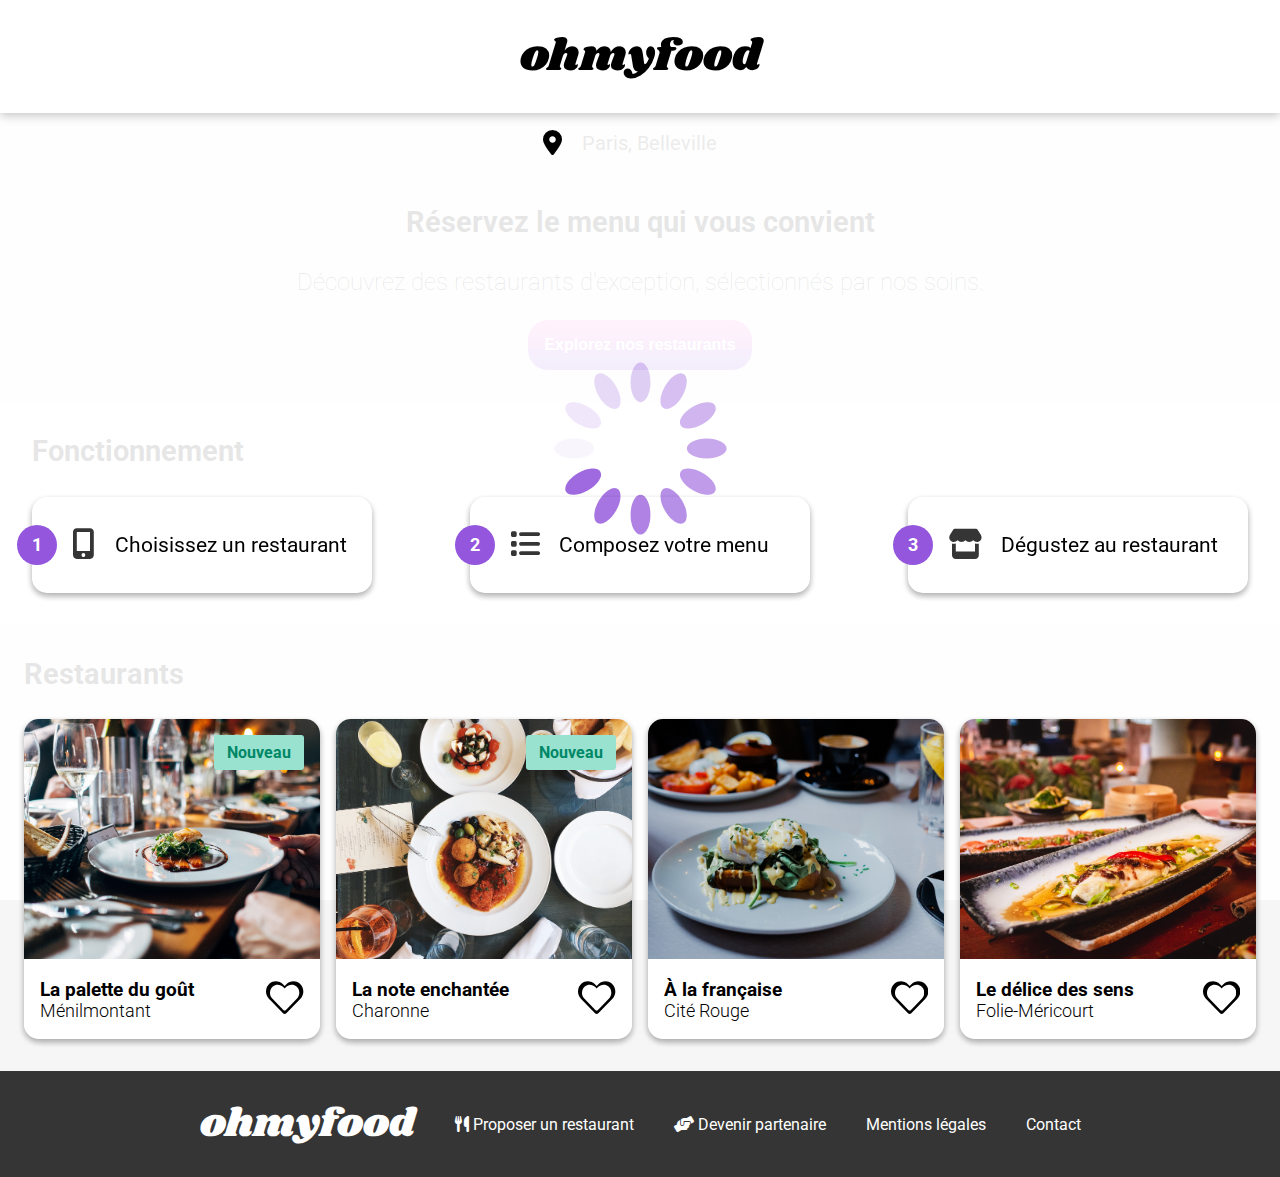
==== commit cf744a1e: "remove duplicates lineargradient" ====
--- a/index.html
+++ b/index.html
@@ -22,7 +22,7 @@
 
         <div class="loading">
             <div class="loading__spinner"> 
-                <img src="images/logo/loading.gif" src="loading">
+                <img src="images/logo/loading.gif" alt="loading">
             </div>
         </div>
 
@@ -59,17 +59,17 @@
                     <div class="card card-howitworks">
                         <div class="card__number"> 1 </div>
                         <div class="card__icon"> <span class="fas fa-mobile-screen-button"> </span> </div>
-                        <div class="card__text"> Choisissez un restaurant </span> </div>
+                        <div class="card__text"> Choisissez un restaurant  </div>
                     </div>
                     <div class="card card-howitworks">
                         <div class="card__number"> 2 </div>
                         <div class="card__icon"> <span class="fas fa-list"> </span> </div>
-                        <div class="card__text"> Composez votre menu </span> </div>
+                        <div class="card__text"> Composez votre menu  </div>
                     </div>
                     <div class="card card-howitworks">
                         <div class="card__number"> 3 </div>
                         <div class="card__icon"> <span class="fas fa-store"> </span> </div>
-                        <div class="card__text"> Dégustez au restaurant </span> </div>
+                        <div class="card__text"> Dégustez au restaurant </div>
                     </div>
                 </div>  
             </section>
@@ -82,7 +82,7 @@
 
                     <a class="card card-restaurant-intro" href="la-palette-du-gout.html">
                         <div class="card__image">
-                            <img src="images/restaurants/jay-wennington-N_Y88TWmGwA-unsplash.jpg" alt="La palette du goût"></image>
+                            <img src="images/restaurants/jay-wennington-N_Y88TWmGwA-unsplash.jpg" alt="La palette du goût" >
                         </div>
                         <div class="card__body">
                             <div class="card__text">
@@ -102,12 +102,6 @@
                                 </svg>
             
                                 <svg viewBox="0 0 512 512">
-                                    <defs>
-                                        <linearGradient id="pink-to-violet-gradient">
-                                            <stop offset="5%" />
-                                            <stop offset="95%" />
-                                        </linearGradient>
-                                    </defs>                
                                     <path d="M462.3 62.6C407.5 15.9 326 24.3 275.7 76.2L256 96.5l-19.7-20.3C186.1 24.3 104.5 15.9 49.7 62.6c-62.8 53.6-66.1 149.8-9.9 207.9l193.5 199.8c12.5 12.9 32.8 12.9 45.3 0l193.5-199.8c56.3-58.1 53-154.3-9.8-207.9z"/>
                                 </svg>
 
@@ -118,7 +112,7 @@
 
                     <a class="card card-restaurant-intro" href="la-note-enchantee.html">
                         <div class="card__image">
-                            <img src="images/restaurants/stil-u2Lp8tXIcjw-unsplash.jpg" alt="La note enchantée"></image>
+                            <img src="images/restaurants/stil-u2Lp8tXIcjw-unsplash.jpg" alt="La note enchantée">
                         </div>
                         <div class="card__body">
                             <div class="card__text">
@@ -128,22 +122,10 @@
                             <button class="btn btn-like"> 
 
                                 <svg viewBox="0 0 512 512">
-                                    <defs>
-                                        <linearGradient id="pink-to-violet-gradient">
-                                            <stop offset="5%" />
-                                            <stop offset="95%" />
-                                        </linearGradient>
-                                    </defs>                
-                                    <path d="M462.3 62.6C407.5 15.9 326 24.3 275.7 76.2L256 96.5l-19.7-20.3C186.1 24.3 104.5 15.9 49.7 62.6c-62.8 53.6-66.1 149.8-9.9 207.9l193.5 199.8c12.5 12.9 32.8 12.9 45.3 0l193.5-199.8c56.3-58.1 53-154.3-9.8-207.9z"/>
-                                </svg>
-            
-                                <svg viewBox="0 0 512 512">
-                                    <defs>
-                                        <linearGradient id="pink-to-violet-gradient">
-                                            <stop offset="5%" />
-                                            <stop offset="95%" />
-                                        </linearGradient>
-                                    </defs>                
+                                    <path d="M462.3 62.6C407.5 15.9 326 24.3 275.7 76.2L256 96.5l-19.7-20.3C186.1 24.3 104.5 15.9 49.7 62.6c-62.8 53.6-66.1 149.8-9.9 207.9l193.5 199.8c12.5 12.9 32.8 12.9 45.3 0l193.5-199.8c56.3-58.1 53-154.3-9.8-207.9z"/>
+                                </svg>
+            
+                                <svg viewBox="0 0 512 512">           
                                     <path d="M462.3 62.6C407.5 15.9 326 24.3 275.7 76.2L256 96.5l-19.7-20.3C186.1 24.3 104.5 15.9 49.7 62.6c-62.8 53.6-66.1 149.8-9.9 207.9l193.5 199.8c12.5 12.9 32.8 12.9 45.3 0l193.5-199.8c56.3-58.1 53-154.3-9.8-207.9z"/>
                                 </svg>
                                                                 
@@ -154,7 +136,7 @@
 
                     <a class="card card-restaurant-intro" href="a-la-francaise.html">
                         <div class="card__image">
-                            <img src="images/restaurants/toa-heftiba-DQKerTsQwi0-unsplash.jpg" alt="À la française"></image>
+                            <img src="images/restaurants/toa-heftiba-DQKerTsQwi0-unsplash.jpg" alt="À la française">
                         </div>
                         <div class="card__body">
                             <div class="card__text">
@@ -164,22 +146,10 @@
                             <button class="btn btn-like"> 
 
                                 <svg viewBox="0 0 512 512">
-                                    <defs>
-                                        <linearGradient id="pink-to-violet-gradient">
-                                            <stop offset="5%" />
-                                            <stop offset="95%" />
-                                        </linearGradient>
-                                    </defs>                
-                                    <path d="M462.3 62.6C407.5 15.9 326 24.3 275.7 76.2L256 96.5l-19.7-20.3C186.1 24.3 104.5 15.9 49.7 62.6c-62.8 53.6-66.1 149.8-9.9 207.9l193.5 199.8c12.5 12.9 32.8 12.9 45.3 0l193.5-199.8c56.3-58.1 53-154.3-9.8-207.9z"/>
-                                </svg>
-            
-                                <svg viewBox="0 0 512 512">
-                                    <defs>
-                                        <linearGradient id="pink-to-violet-gradient">
-                                            <stop offset="5%" />
-                                            <stop offset="95%" />
-                                        </linearGradient>
-                                    </defs>                
+                                    <path d="M462.3 62.6C407.5 15.9 326 24.3 275.7 76.2L256 96.5l-19.7-20.3C186.1 24.3 104.5 15.9 49.7 62.6c-62.8 53.6-66.1 149.8-9.9 207.9l193.5 199.8c12.5 12.9 32.8 12.9 45.3 0l193.5-199.8c56.3-58.1 53-154.3-9.8-207.9z"/>
+                                </svg>
+            
+                                <svg viewBox="0 0 512 512">
                                     <path d="M462.3 62.6C407.5 15.9 326 24.3 275.7 76.2L256 96.5l-19.7-20.3C186.1 24.3 104.5 15.9 49.7 62.6c-62.8 53.6-66.1 149.8-9.9 207.9l193.5 199.8c12.5 12.9 32.8 12.9 45.3 0l193.5-199.8c56.3-58.1 53-154.3-9.8-207.9z"/>
                                 </svg>
                                                                 
@@ -189,7 +159,7 @@
 
                     <a class="card card-restaurant-intro" href="le-delice-des-sens.html">
                         <div class="card__image">
-                            <img src="images/restaurants/louis-hansel-shotsoflouis-qNBGVyOCY8Q-unsplash.jpg" alt="Le délice des sens"></image>
+                            <img src="images/restaurants/louis-hansel-shotsoflouis-qNBGVyOCY8Q-unsplash.jpg" alt="Le délice des sens">
                         </div>
                         <div class="card__body">
                             <div class="card__text">
@@ -198,23 +168,11 @@
                             </div>
                             <button class="btn btn-like"> 
 
-                                <svg viewBox="0 0 512 512">
-                                    <defs>
-                                        <linearGradient id="pink-to-violet-gradient">
-                                            <stop offset="5%" />
-                                            <stop offset="95%" />
-                                        </linearGradient>
-                                    </defs>                
-                                    <path d="M462.3 62.6C407.5 15.9 326 24.3 275.7 76.2L256 96.5l-19.7-20.3C186.1 24.3 104.5 15.9 49.7 62.6c-62.8 53.6-66.1 149.8-9.9 207.9l193.5 199.8c12.5 12.9 32.8 12.9 45.3 0l193.5-199.8c56.3-58.1 53-154.3-9.8-207.9z"/>
-                                </svg>
-            
-                                <svg viewBox="0 0 512 512">
-                                    <defs>
-                                        <linearGradient id="pink-to-violet-gradient">
-                                            <stop offset="5%" />
-                                            <stop offset="95%" />
-                                        </linearGradient>
-                                    </defs>                
+                                <svg viewBox="0 0 512 512">                                                  
+                                    <path d="M462.3 62.6C407.5 15.9 326 24.3 275.7 76.2L256 96.5l-19.7-20.3C186.1 24.3 104.5 15.9 49.7 62.6c-62.8 53.6-66.1 149.8-9.9 207.9l193.5 199.8c12.5 12.9 32.8 12.9 45.3 0l193.5-199.8c56.3-58.1 53-154.3-9.8-207.9z"/>
+                                </svg>
+            
+                                <svg viewBox="0 0 512 512">                                                
                                     <path d="M462.3 62.6C407.5 15.9 326 24.3 275.7 76.2L256 96.5l-19.7-20.3C186.1 24.3 104.5 15.9 49.7 62.6c-62.8 53.6-66.1 149.8-9.9 207.9l193.5 199.8c12.5 12.9 32.8 12.9 45.3 0l193.5-199.8c56.3-58.1 53-154.3-9.8-207.9z"/>
                                 </svg>
                                                                 
--- a/style/index.css
+++ b/style/index.css
@@ -249,27 +249,11 @@
 
 button.btn-like {
   background-color: transparent;
-  /*transition: fill 1s;
-    transform: fill;
-    transform-origin: bottom;
-    */
+  cursor: pointer;
   height: 3em;
   width: 3em;
   position: relative;
-  -webkit-transition: fill 3s;
-  transition: fill 3s;
-}
-
-button.btn-like:hover svg path {
-  fill: url("#pink-to-violet-gradient") !important;
-}
-
-button.btn-like linearGradient stop:first-child {
-  stop-color: #FF79DA;
-}
-
-button.btn-like linearGradient stop:last-child {
-  stop-color: #9356DC;
+  /**COLOR ANIMATION*/
 }
 
 button.btn-like svg {
@@ -284,18 +268,33 @@
   -webkit-transform: translateX(-0.3em) translateY(0.3em);
           transform: translateX(-0.3em) translateY(0.3em);
   z-index: 1;
-}
-
-button.btn-like svg:first-child path {
   fill: white;
 }
 
 button.btn-like svg:last-child {
   height: 2.8em;
-}
-
-button.btn-like svg:last-child path {
   fill: black;
+}
+
+button.btn-like #pink-to-violet-gradient stop:first-child {
+  stop-color: #FF79DA;
+}
+
+button.btn-like #pink-to-violet-gradient stop:last-child {
+  stop-color: #9356DC;
+}
+
+button.btn-like svg:first-child path {
+  -webkit-transition: opacity 1s;
+  transition: opacity 1s;
+}
+
+button.btn-like:hover svg:first-child path {
+  opacity: 0;
+}
+
+button.btn-like:hover svg:last-child path {
+  fill: url("#pink-to-violet-gradient");
 }
 
 .card-howitworks {
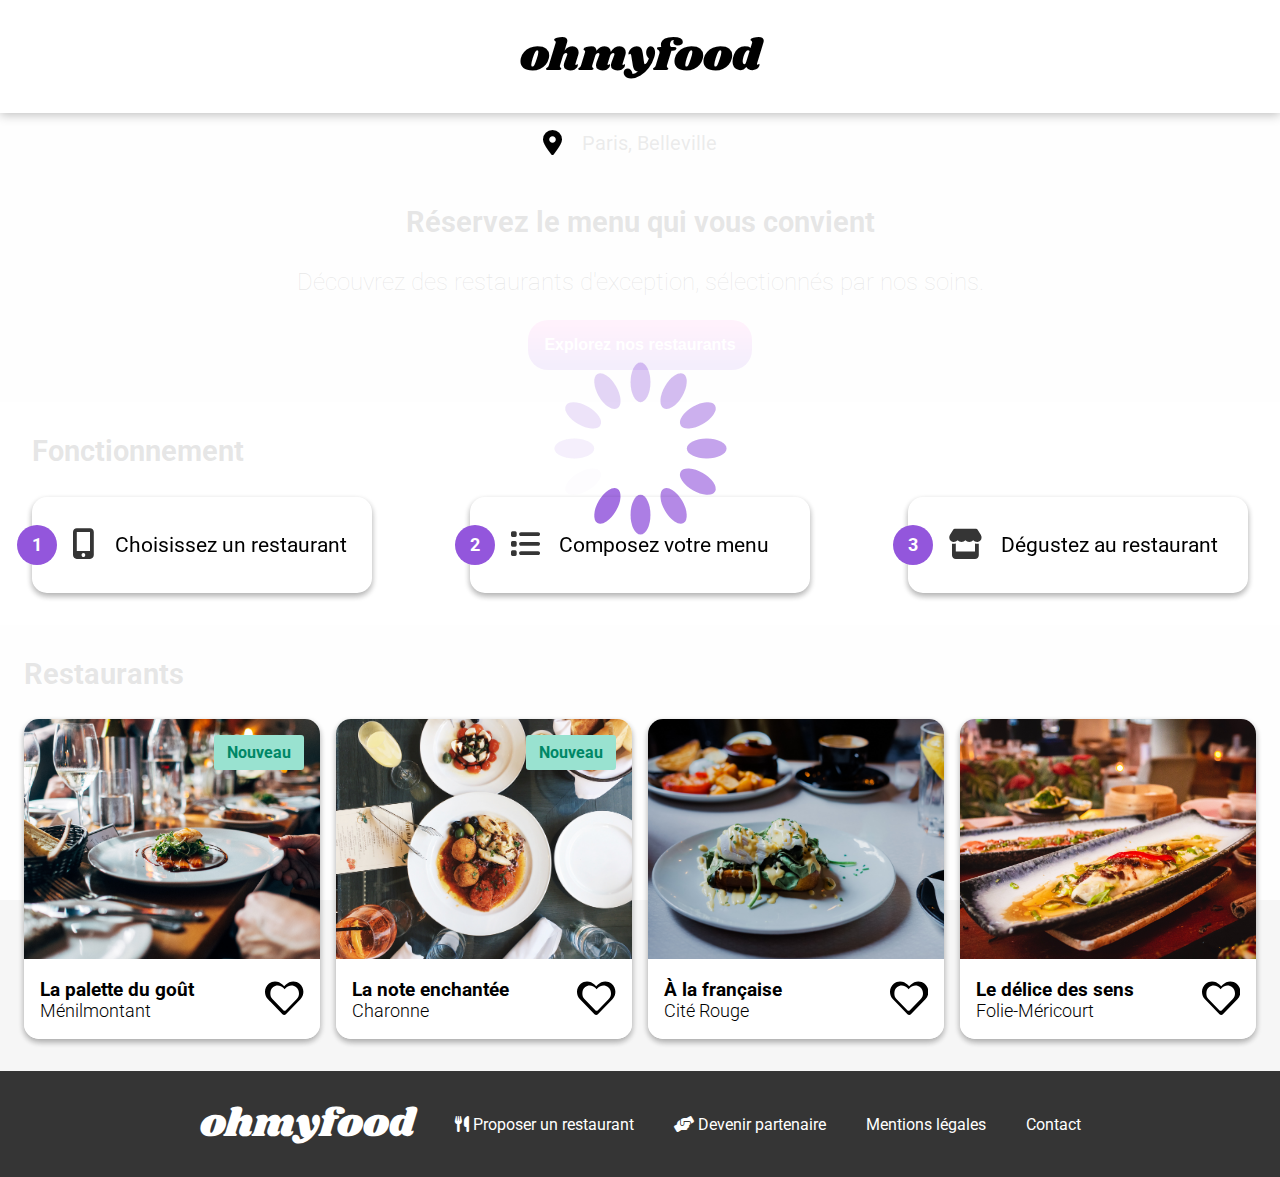
==== commit c50c4e1e: "button-like to span" ====
--- a/index.html
+++ b/index.html
@@ -89,7 +89,7 @@
                                 <div class="card__title"> La palette du goût </div>
                                 <div class="card__subtitle"> Ménilmontant </div>
                             </div>
-                            <button class="btn btn-like"> 
+                            <span class="btn btn-like"> 
 
                                 <svg viewBox="0 0 512 512">
                                     <defs>
@@ -97,15 +97,16 @@
                                             <stop offset="5%" />
                                             <stop offset="95%" />
                                         </linearGradient>
-                                    </defs>                
-                                    <path d="M462.3 62.6C407.5 15.9 326 24.3 275.7 76.2L256 96.5l-19.7-20.3C186.1 24.3 104.5 15.9 49.7 62.6c-62.8 53.6-66.1 149.8-9.9 207.9l193.5 199.8c12.5 12.9 32.8 12.9 45.3 0l193.5-199.8c56.3-58.1 53-154.3-9.8-207.9z"/>
-                                </svg>
-            
-                                <svg viewBox="0 0 512 512">
-                                    <path d="M462.3 62.6C407.5 15.9 326 24.3 275.7 76.2L256 96.5l-19.7-20.3C186.1 24.3 104.5 15.9 49.7 62.6c-62.8 53.6-66.1 149.8-9.9 207.9l193.5 199.8c12.5 12.9 32.8 12.9 45.3 0l193.5-199.8c56.3-58.1 53-154.3-9.8-207.9z"/>
-                                </svg>
-
-                            </button>
+                                    </defs>
+                                    
+                                    <path d="M462.3 62.6C407.5 15.9 326 24.3 275.7 76.2L256 96.5l-19.7-20.3C186.1 24.3 104.5 15.9 49.7 62.6c-62.8 53.6-66.1 149.8-9.9 207.9l193.5 199.8c12.5 12.9 32.8 12.9 45.3 0l193.5-199.8c56.3-58.1 53-154.3-9.8-207.9z"/>
+                                </svg>
+            
+                                <svg viewBox="0 0 512 512">
+                                    <path d="M462.3 62.6C407.5 15.9 326 24.3 275.7 76.2L256 96.5l-19.7-20.3C186.1 24.3 104.5 15.9 49.7 62.6c-62.8 53.6-66.1 149.8-9.9 207.9l193.5 199.8c12.5 12.9 32.8 12.9 45.3 0l193.5-199.8c56.3-58.1 53-154.3-9.8-207.9z"/>
+                                </svg>
+
+                            </span>
                         </div> <!--.card__body-->
                         <div class="card__alert"> <span class="card__alert__inner"> Nouveau </span> </div>
                     </a>
@@ -119,7 +120,7 @@
                                 <div class="card__title"> La note enchantée </div>
                                 <div class="card__subtitle"> Charonne </div>
                             </div>
-                            <button class="btn btn-like"> 
+                            <span class="btn btn-like"> 
 
                                 <svg viewBox="0 0 512 512">
                                     <path d="M462.3 62.6C407.5 15.9 326 24.3 275.7 76.2L256 96.5l-19.7-20.3C186.1 24.3 104.5 15.9 49.7 62.6c-62.8 53.6-66.1 149.8-9.9 207.9l193.5 199.8c12.5 12.9 32.8 12.9 45.3 0l193.5-199.8c56.3-58.1 53-154.3-9.8-207.9z"/>
@@ -129,7 +130,7 @@
                                     <path d="M462.3 62.6C407.5 15.9 326 24.3 275.7 76.2L256 96.5l-19.7-20.3C186.1 24.3 104.5 15.9 49.7 62.6c-62.8 53.6-66.1 149.8-9.9 207.9l193.5 199.8c12.5 12.9 32.8 12.9 45.3 0l193.5-199.8c56.3-58.1 53-154.3-9.8-207.9z"/>
                                 </svg>
                                                                 
-                            </button>                        
+                            </span>                        
                         </div> <!--.card__body-->
                         <div class="card__alert"> <span class="card__alert__inner"> Nouveau </span> </div>
                     </a>
@@ -143,7 +144,7 @@
                                 <div class="card__title"> À la française </div>
                                 <div class="card__subtitle"> Cité Rouge </div>
                             </div>
-                            <button class="btn btn-like"> 
+                            <span class="btn btn-like"> 
 
                                 <svg viewBox="0 0 512 512">
                                     <path d="M462.3 62.6C407.5 15.9 326 24.3 275.7 76.2L256 96.5l-19.7-20.3C186.1 24.3 104.5 15.9 49.7 62.6c-62.8 53.6-66.1 149.8-9.9 207.9l193.5 199.8c12.5 12.9 32.8 12.9 45.3 0l193.5-199.8c56.3-58.1 53-154.3-9.8-207.9z"/>
@@ -153,7 +154,7 @@
                                     <path d="M462.3 62.6C407.5 15.9 326 24.3 275.7 76.2L256 96.5l-19.7-20.3C186.1 24.3 104.5 15.9 49.7 62.6c-62.8 53.6-66.1 149.8-9.9 207.9l193.5 199.8c12.5 12.9 32.8 12.9 45.3 0l193.5-199.8c56.3-58.1 53-154.3-9.8-207.9z"/>
                                 </svg>
                                                                 
-                            </button>                        
+                            </span>                        
                         </div> <!--.card__body-->
                     </a>
 
@@ -166,7 +167,7 @@
                                 <div class="card__title"> Le délice des sens </div>
                                 <div class="card__subtitle"> Folie-Méricourt </div>
                             </div>
-                            <button class="btn btn-like"> 
+                            <span class="btn btn-like"> 
 
                                 <svg viewBox="0 0 512 512">                                                  
                                     <path d="M462.3 62.6C407.5 15.9 326 24.3 275.7 76.2L256 96.5l-19.7-20.3C186.1 24.3 104.5 15.9 49.7 62.6c-62.8 53.6-66.1 149.8-9.9 207.9l193.5 199.8c12.5 12.9 32.8 12.9 45.3 0l193.5-199.8c56.3-58.1 53-154.3-9.8-207.9z"/>
@@ -176,7 +177,7 @@
                                     <path d="M462.3 62.6C407.5 15.9 326 24.3 275.7 76.2L256 96.5l-19.7-20.3C186.1 24.3 104.5 15.9 49.7 62.6c-62.8 53.6-66.1 149.8-9.9 207.9l193.5 199.8c12.5 12.9 32.8 12.9 45.3 0l193.5-199.8c56.3-58.1 53-154.3-9.8-207.9z"/>
                                 </svg>
                                                                 
-                            </button>
+                            </span>
                         </div> <!--.card__body-->
                     </a>
 
--- a/style/index.css
+++ b/style/index.css
@@ -247,53 +247,53 @@
           box-shadow: rgba(0, 0, 0, 0.2) 1.95px 1.95px 2.6px;
 }
 
-button.btn-like {
+.btn-like {
   background-color: transparent;
   cursor: pointer;
-  height: 3em;
-  width: 3em;
+  height: 2.6em;
+  width: 2.6em;
   position: relative;
   /**COLOR ANIMATION*/
 }
 
-button.btn-like svg {
+.btn-like svg {
   position: absolute;
   right: 0;
   top: 0;
   line-height: 0;
 }
 
-button.btn-like svg:first-child {
-  height: 2.2em;
+.btn-like svg:first-child {
+  height: 1.8em;
   -webkit-transform: translateX(-0.3em) translateY(0.3em);
           transform: translateX(-0.3em) translateY(0.3em);
   z-index: 1;
   fill: white;
 }
 
-button.btn-like svg:last-child {
-  height: 2.8em;
+.btn-like svg:last-child {
+  height: 2.4em;
   fill: black;
 }
 
-button.btn-like #pink-to-violet-gradient stop:first-child {
+.btn-like #pink-to-violet-gradient stop:first-child {
   stop-color: #FF79DA;
 }
 
-button.btn-like #pink-to-violet-gradient stop:last-child {
+.btn-like #pink-to-violet-gradient stop:last-child {
   stop-color: #9356DC;
 }
 
-button.btn-like svg:first-child path {
+.btn-like svg:first-child path {
   -webkit-transition: opacity 1s;
   transition: opacity 1s;
 }
 
-button.btn-like:hover svg:first-child path {
+.btn-like:hover svg:first-child path {
   opacity: 0;
 }
 
-button.btn-like:hover svg:last-child path {
+.btn-like:hover svg:last-child path {
   fill: url("#pink-to-violet-gradient");
 }
 
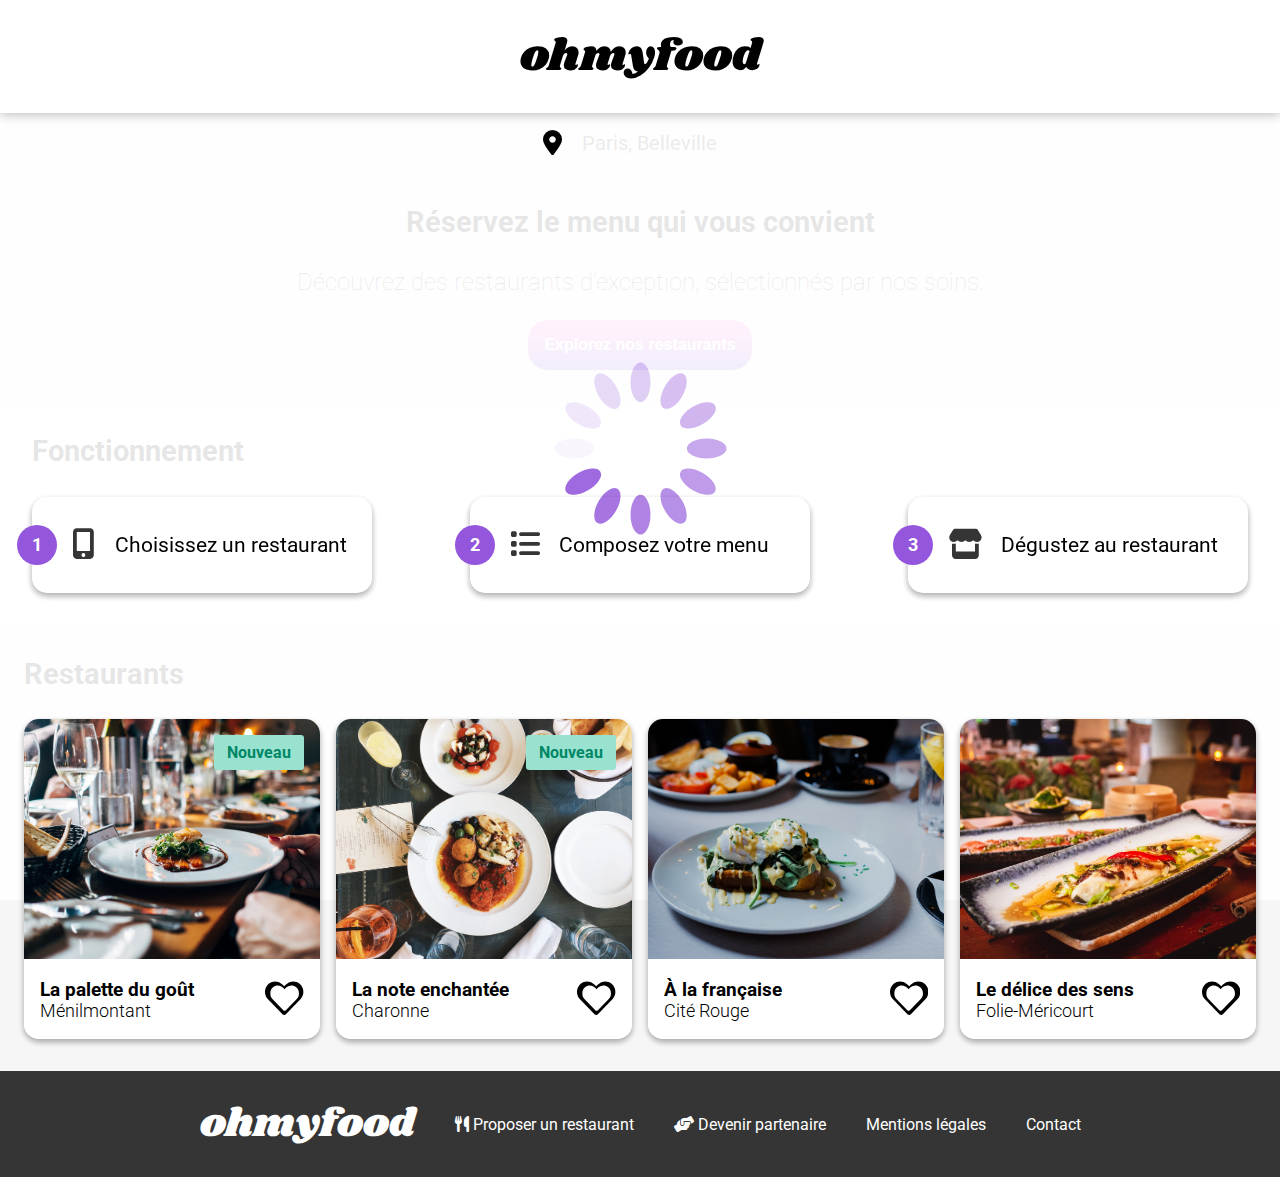
==== commit fd417764: "add h2 titles to homepage" ====
--- a/index.html
+++ b/index.html
@@ -38,12 +38,12 @@
 
         <main>
 
-            <section class="location">
+            <div class="location">
                 <span class="location__icon">
                     <i class="fas fa-location-dot"></i> 
                 </span>
                 <span class="location__text"> Paris, Belleville</span>
-            </section>
+            </div>
 
             <section class="presentation">
 
@@ -54,7 +54,7 @@
             </section>
 
             <section class="howitworks">
-                <div class="howitworks__title"> Fonctionnement </div>
+                <h2 class="howitworks__title"> Fonctionnement </h2>
                 <div class="cards"> 
                     <div class="card card-howitworks">
                         <div class="card__number"> 1 </div>
@@ -76,7 +76,7 @@
 
             <section class="restaurants">
 
-                <div class="restaurants__title"> Restaurants </div>
+                <h2 class="restaurants__title"> Restaurants </h2>
 
                 <div class="cards">
 
@@ -98,7 +98,7 @@
                                             <stop offset="95%" />
                                         </linearGradient>
                                     </defs>
-                                    
+
                                     <path d="M462.3 62.6C407.5 15.9 326 24.3 275.7 76.2L256 96.5l-19.7-20.3C186.1 24.3 104.5 15.9 49.7 62.6c-62.8 53.6-66.1 149.8-9.9 207.9l193.5 199.8c12.5 12.9 32.8 12.9 45.3 0l193.5-199.8c56.3-58.1 53-154.3-9.8-207.9z"/>
                                 </svg>
             
